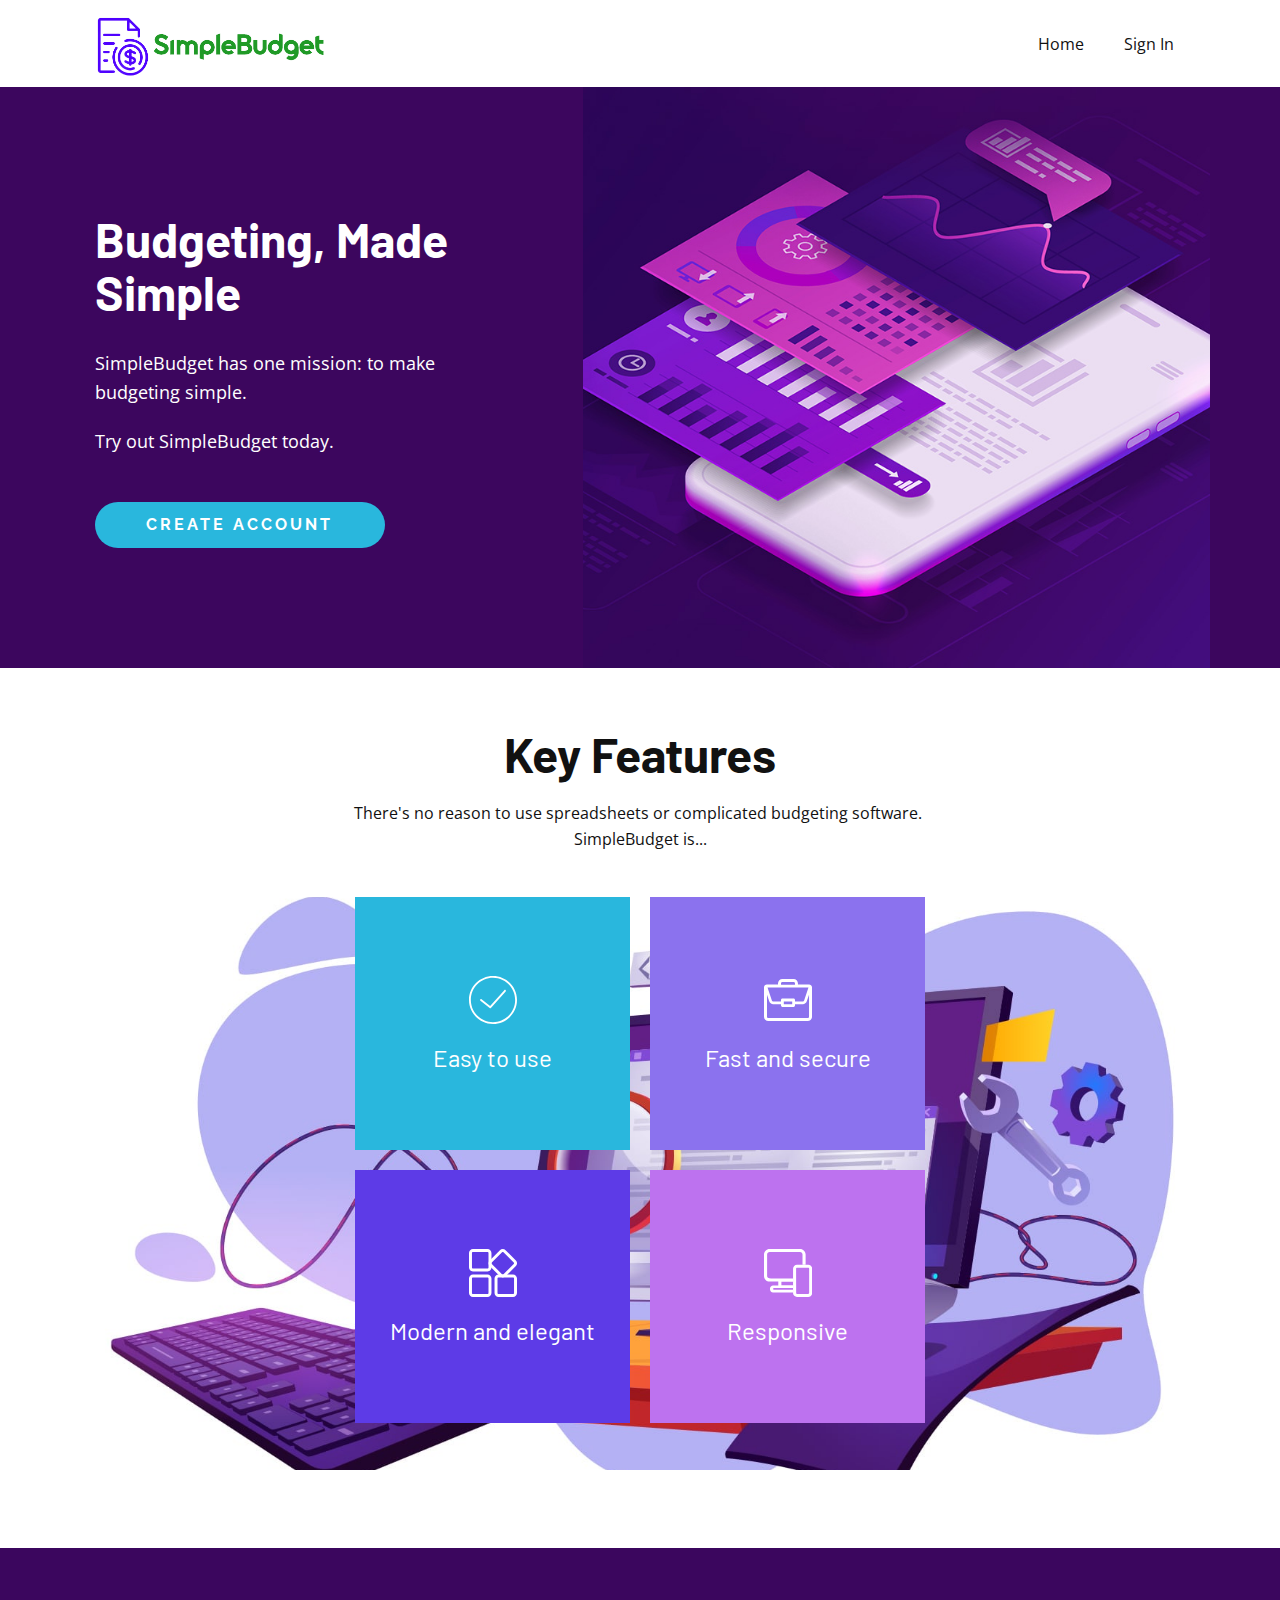
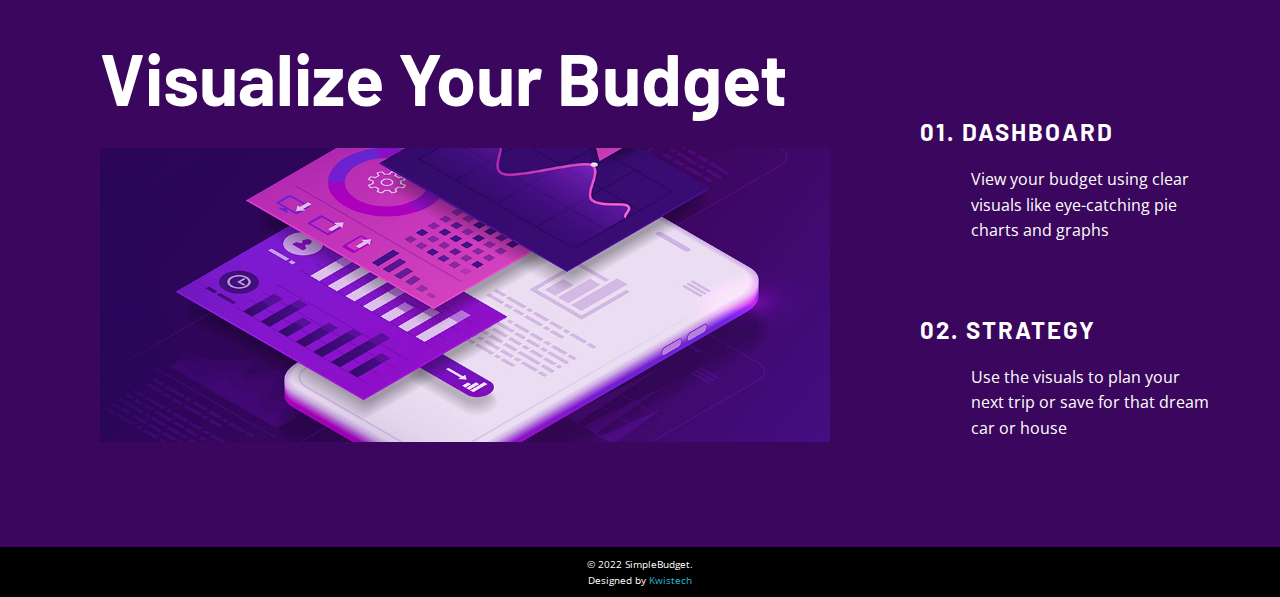
==== index.html @ 13f92378 "Init project" ====
<!DOCTYPE html>
<html style="font-size: 16px;" lang="en-CA"><head>
    <meta name="viewport" content="width=device-width, initial-scale=1.0">
    <meta charset="utf-8">
    <meta name="keywords" content="Budgeting made simple.">
    <meta name="description" content="Budgeting made simple.">
    <meta property="og:title" content="SimpleBudget">
    <meta property="og:description" content="Budgeting made simple.">
    <meta property="og:image" content="https://simplebudget.pro/images/ssssss.jpg">
    <meta property="og:url" content="https://simplebudget.pro">
    <title>SimpleBudget</title>
    <link rel="stylesheet" href="nicepage.css" media="screen">
<link rel="stylesheet" href="Home.css" media="screen">
    <script class="u-script" type="text/javascript" src="jquery.js" defer=""></script>
    <script class="u-script" type="text/javascript" src="nicepage.js" defer=""></script>
    <link rel="icon" href="images/favicon1.png">
    <link id="u-theme-google-font" rel="stylesheet" href="fonts.css">
    <link id="u-page-google-font" rel="stylesheet" href="Home-fonts.css">
    
    
    
    
    <script type="application/ld+json">{
		"@context": "http://schema.org",
		"@type": "Organization",
		"name": "SimpleBudget",
		"logo": "images/simplebudget-logo-original-removebg-preview.png"
}</script>
    <meta name="theme-color" content="#29b7dd">
    <meta property="og:type" content="website">
  </head>
  <body data-home-page="Home.html" data-home-page-title="Home" class="u-body u-xl-mode" data-lang="en"><header class="u-clearfix u-header u-white u-header" id="sec-2485"><div class="u-clearfix u-sheet u-sheet-1">
        <a href="index.html" class="u-image u-logo u-image-1" data-image-width="453" data-image-height="123" title="Home">
          <img src="images/simplebudget-logo-original-removebg-preview.png" class="u-logo-image u-logo-image-1">
        </a>
        <nav class="u-menu u-menu-one-level u-offcanvas u-menu-1">
          <div class="menu-collapse">
            <a class="u-button-style u-nav-link" href="#">
              <svg class="u-svg-link" viewBox="0 0 24 24"><use xmlns:xlink="http://www.w3.org/1999/xlink" xlink:href="#svg-7cd9"></use></svg>
              <svg class="u-svg-content" version="1.1" id="svg-7cd9" viewBox="0 0 16 16" x="0px" y="0px" xmlns:xlink="http://www.w3.org/1999/xlink" xmlns="http://www.w3.org/2000/svg"><g><rect y="1" width="16" height="2"></rect><rect y="7" width="16" height="2"></rect><rect y="13" width="16" height="2"></rect>
</g></svg>
            </a>
          </div>
          <div class="u-custom-menu u-nav-container">
            <ul class="u-nav u-unstyled"><li class="u-nav-item"><a class="u-button-style u-nav-link" href="index.html">Home</a>
</li><li class="u-nav-item"><a class="u-button-style u-nav-link" href="https://simplebudget.pro/signin.html">Sign In</a>
</li></ul>
          </div>
          <div class="u-custom-menu u-nav-container-collapse">
            <div class="u-black u-container-style u-inner-container-layout u-opacity u-opacity-95 u-sidenav">
              <div class="u-inner-container-layout u-sidenav-overflow">
                <div class="u-menu-close"></div>
                <ul class="u-align-center u-nav u-popupmenu-items u-unstyled u-nav-2"><li class="u-nav-item"><a class="u-button-style u-nav-link" href="index.html">Home</a>
</li><li class="u-nav-item"><a class="u-button-style u-nav-link" href="https://simplebudget.pro/signin.html">Sign In</a>
</li></ul>
              </div>
            </div>
            <div class="u-black u-menu-overlay u-opacity u-opacity-70"></div>
          </div>
        </nav>
      </div></header>
    <section class="u-align-left u-clearfix u-image u-section-1" id="carousel_3e8e" data-image-width="1980" data-image-height="1350">
      <div class="u-clearfix u-sheet u-valign-middle-lg u-valign-middle-md u-valign-middle-xl u-sheet-1">
        <div class="u-clearfix u-expanded-width u-layout-wrap u-layout-wrap-1">
          <div class="u-gutter-0 u-layout">
            <div class="u-layout-row">
              <div class="u-align-left u-container-style u-layout-cell u-left-cell u-shape-rectangle u-size-27 u-layout-cell-1">
                <div class="u-container-layout u-container-layout-1">
                  <h1 class="u-custom-font u-text u-text-body-alt-color u-text-1">Budgeting, Made Simple</h1>
                  <p class="u-text u-text-body-alt-color u-text-2">SimpleBudget has one mission: to make budgeting simple.</p>
                  <p class="u-text u-text-body-alt-color u-text-3">Try out SimpleBudget today.</p>
                  <a href="https://simplebudget.pro/signin.html" class="u-active-palette-4-base u-btn u-btn-round u-button-style u-custom-font u-font-raleway u-hover-palette-4-base u-palette-1-base u-radius-50 u-text-body-alt-color u-btn-1">Create Account</a>
                </div>
              </div>
              <div class="u-align-left u-container-style u-image u-layout-cell u-right-cell u-size-33 u-image-1" data-image-width="1080" data-image-height="735">
                <div class="u-container-layout u-valign-bottom u-container-layout-2"></div>
              </div>
            </div>
          </div>
        </div>
      </div>
    </section>
    <section class="u-align-center u-clearfix u-white u-section-2" id="carousel_7a94">
      <div class="u-clearfix u-sheet u-sheet-1">
        <h1 class="u-align-center u-text u-text-1">Key Features</h1>
        <p class="u-text u-text-2">There's no reason to use spreadsheets or complicated budgeting software.&nbsp;<br>SimpleBudget is...
        </p>
        <img alt="" class="u-expanded-width-md u-expanded-width-sm u-expanded-width-xs u-image u-image-default u-image-1" src="images/Untitled-1-min.jpg" data-image-width="1575" data-image-height="977">
        <div class="u-expanded-width-md u-expanded-width-sm u-expanded-width-xs u-list u-list-1">
          <div class="u-repeater u-repeater-1">
            <div class="u-align-center u-container-style u-custom-item u-list-item u-palette-1-base u-repeater-item u-list-item-1">
              <div class="u-container-layout u-similar-container u-valign-middle u-container-layout-1"><span class="u-icon u-icon-1"><svg class="u-svg-link" preserveAspectRatio="xMidYMin slice" viewBox="0 0 52 52" style=""><use xmlns:xlink="http://www.w3.org/1999/xlink" xlink:href="#svg-e7cc"></use></svg><svg class="u-svg-content" viewBox="0 0 52 52" x="0px" y="0px" id="svg-e7cc" style="enable-background:new 0 0 52 52;"><g><path d="M26,0C11.664,0,0,11.663,0,26s11.664,26,26,26s26-11.663,26-26S40.336,0,26,0z M26,50C12.767,50,2,39.233,2,26
		S12.767,2,26,2s24,10.767,24,24S39.233,50,26,50z"></path><path d="M38.252,15.336l-15.369,17.29l-9.259-7.407c-0.43-0.345-1.061-0.274-1.405,0.156c-0.345,0.432-0.275,1.061,0.156,1.406
		l10,8C22.559,34.928,22.78,35,23,35c0.276,0,0.551-0.114,0.748-0.336l16-18c0.367-0.412,0.33-1.045-0.083-1.411
		C39.251,14.885,38.62,14.922,38.252,15.336z"></path>
</g></svg>
            
            
          </span>
                <h4 class="u-align-center u-text u-text-3">Easy to use</h4>
              </div>
            </div>
            <div class="u-align-center u-container-style u-custom-item u-list-item u-palette-3-light-1 u-repeater-item u-list-item-2">
              <div class="u-container-layout u-similar-container u-valign-middle u-container-layout-2"><span class="u-icon u-icon-2"><svg class="u-svg-link" preserveAspectRatio="xMidYMin slice" viewBox="0 0 128 128" style=""><use xmlns:xlink="http://www.w3.org/1999/xlink" xlink:href="#svg-9b52"></use></svg><svg class="u-svg-content" viewBox="0 0 128 128" id="svg-9b52"><path d="m78.9 15.9c2.1 0 3.7 1.7 3.7 3.7v3.7h-37.2v-3.7c0-2 1.7-3.7 3.7-3.7h29.8m39.7 14.8-11.6 34.5c-0.5 1.5-1.9 2.5-3.5 2.5h-20.9v-3.7c0-2-1.7-3.7-3.7-3.7h-29.8c-2.1 0-3.7 1.7-3.7 3.7v3.7h-20.9c-1.6 0-3-1-3.5-2.5l-11.6-34.5h109.2m1.5 19.1v58.6c0 2-1.7 3.7-3.7 3.7h-104.7c-2.1 0-3.7-1.7-3.7-3.7v-58.6l5.9 17.7c1.5 4.5 5.8 7.6 10.6 7.6h20.9v3.7c0 2 1.7 3.7 3.7 3.7h29.8c2.1 0 3.7-1.7 3.7-3.7v-3.7h20.9c4.8 0 9.1-3 10.6-7.6l6-17.7m-44.9 17.9v7.4h-22.4v-7.4h22.4m15.3-44.9v-3.2c0-6.4-5.2-11.6-11.6-11.6h-29.8c-6.4 0-11.7 5.2-11.7 11.6v3.2h-29.5c-4.4 0-7.9 3.5-7.9 7.9v77.7c0 6.4 5.2 11.6 11.7 11.6h104.7c6.4 0 11.7-5.2 11.7-11.6v-77.7c0-4.4-3.6-7.9-7.9-7.9h-29.7z"></path></svg>
            
            
          </span>
                <h4 class="u-align-center u-text u-text-4">Fast and secure</h4>
              </div>
            </div>
            <div class="u-align-center u-container-style u-custom-item u-list-item u-palette-3-base u-repeater-item u-shape-rectangle">
              <div class="u-container-layout u-similar-container u-valign-middle u-container-layout-3"><span class="u-icon u-icon-3"><svg class="u-svg-link" preserveAspectRatio="xMidYMin slice" viewBox="0 0 128 128" style=""><use xmlns:xlink="http://www.w3.org/1999/xlink" xlink:href="#svg-1ee0"></use></svg><svg class="u-svg-content" viewBox="0 0 128 128" id="svg-1ee0"><path d="m117.4 76c1.5 0 2.7 1.2 2.7 2.7v38.7c0 1.5-1.2 2.7-2.7 2.7h-38.7c-1.5 0-2.7-1.2-2.7-2.7v-38.7c0-1.5 1.2-2.7 2.7-2.7h38.7m0-7.9h-38.7c-5.8 0-10.6 4.8-10.6 10.6v38.7c0 5.8 4.8 10.6 10.6 10.6h38.7c5.8 0 10.6-4.8 10.6-10.6v-38.7c0-5.8-4.8-10.6-10.6-10.6z"></path><path d="m49.3 7.9c1.5 0 2.7 1.2 2.7 2.7v38.7c0 1.5-1.2 2.7-2.7 2.7h-38.7c-1.5 0-2.7-1.2-2.7-2.7v-38.7c0-1.5 1.2-2.7 2.7-2.7h38.7m0-7.9h-38.7c-5.8 0-10.6 4.8-10.6 10.6v38.7c0 5.8 4.8 10.6 10.6 10.6h38.7c5.8 0 10.6-4.8 10.6-10.6v-38.7c0-5.8-4.8-10.6-10.6-10.6z"></path><path d="m90 7.9c0.7 0 1.4 0.3 1.9 0.8l27.4 27.4c1 1 1 2.7 0 3.8l-27.4 27.3c-0.5 0.5-1.2 0.8-1.9 0.8s-1.4-0.3-1.9-0.8l-27.3-27.3c-1-1-1-2.7 0-3.8l27.3-27.4c0.6-0.5 1.3-0.8 1.9-0.8m0-7.9c-2.8 0-5.5 1.1-7.5 3.1l-27.3 27.4c-2 2-3.1 4.7-3.1 7.5s1.1 5.5 3.1 7.5l27.4 27.4c2 2 4.7 3.1 7.5 3.1s5.5-1.1 7.5-3.1l27.4-27.4c2-2 3.1-4.7 3.1-7.5s-1.1-5.5-3.1-7.5l-27.5-27.4c-2-2-4.6-3.1-7.5-3.1z"></path><path d="m49.3 76c1.5 0 2.7 1.2 2.7 2.7v38.7c0 1.5-1.2 2.7-2.7 2.7h-38.7c-1.5 0-2.7-1.2-2.7-2.7v-38.7c0-1.5 1.2-2.7 2.7-2.7h38.7m0-7.9h-38.7c-5.8 0-10.6 4.8-10.6 10.6v38.7c0 5.8 4.8 10.6 10.6 10.6h38.7c5.8 0 10.6-4.8 10.6-10.6v-38.7c0-5.8-4.8-10.6-10.6-10.6z"></path></svg>
            
            
          </span>
                <h4 class="u-align-center u-text u-text-5">Modern and elegant</h4>
              </div>
            </div>
            <div class="u-align-center u-container-style u-list-item u-palette-2-light-1 u-repeater-item u-shape-rectangle u-list-item-4">
              <div class="u-container-layout u-similar-container u-valign-middle u-container-layout-4"><span class="u-icon u-icon-4"><svg class="u-svg-link" preserveAspectRatio="xMidYMin slice" viewBox="0 0 128 128" style=""><use xmlns:xlink="http://www.w3.org/1999/xlink" xlink:href="#svg-daaa"></use></svg><svg class="u-svg-content" viewBox="0 0 128 128" id="svg-daaa"><path d="m26.4 108.7c-1.2 0-2.2-1-2.2-2.2s1-2.2 4.7-2.2h48.7v-7.4h-31.2v-9.9h31.2v-8.4h-58.7c-7.7 0-10.6-3-10.6-6.6v-57.1c0-3.7 3-6.6 6.6-6.6h81.2c3.7 0 6.6 3 6.6 6.6v27h8.3v-27c0-8.2-6.7-14.9-14.9-14.9h-81.2c-8.2 0-14.9 6.7-14.9 14.9v57.1c0 8.2 6.7 14.9 14.9 14.9h23.2v10.1h-13.8c-4.3 0-8.5 3.7-8.5 9.5v0.2c0 4.6 3.7 9.3 8.3 9.3h53.5v-7.3h-51.2z"></path><path d="m118 41.9h-30c-5.8 0-10.5 4.7-10.5 10.6 0 0 0.1 66.3 0.1 66.4 0 4.3 5.1 9 10.4 9h30c5.6 0 10.2-4.4 10.5-10.1v-65.3c0-5.9-4.7-10.6-10.5-10.6zm2.4 75.5c-0.1 1.3-1.1 2.3-2.4 2.3h-30c-1 0-1.9-0.7-2.2-1.6l-0.2-65.6c0-1.3 1.1-2.4 2.4-2.4h30c1.3 0 2.4 1.1 2.4 2.4v64.9z"></path></svg>
            
            
          </span>
                <h4 class="u-align-center u-text u-text-6">Responsive</h4>
              </div>
            </div>
          </div>
        </div>
      </div>
    </section>
    <section class="u-align-center-lg u-align-center-md u-align-center-sm u-align-center-xs u-clearfix u-palette-2-base u-section-3" id="carousel_3f86">
      <div class="u-clearfix u-sheet u-sheet-1">
        <div class="u-clearfix u-expanded-width-md u-expanded-width-sm u-expanded-width-xs u-layout-wrap u-layout-wrap-1">
          <div class="u-layout">
            <div class="u-layout-row">
              <div class="u-container-style u-layout-cell u-size-60 u-layout-cell-1">
                <div class="u-container-layout u-container-layout-1">
                  <h2 class="u-text u-text-1">Visualize Your Budget</h2>
                  <img src="images/ssssss.jpg?rand=de17" alt="" class="u-expanded-width u-image u-image-default u-image-1" data-image-width="1080" data-image-height="735">
                </div>
              </div>
            </div>
          </div>
        </div>
        <div class="u-list u-list-1">
          <div class="u-repeater u-repeater-1">
            <div class="u-container-style u-list-item u-repeater-item">
              <div class="u-container-layout u-similar-container u-container-layout-2">
                <h3 class="u-text u-text-2">01. Dashboard</h3>
                <p class="u-text u-text-3">View your budget using clear visuals like eye-catching pie charts and graphs</p>
              </div>
            </div>
            <div class="u-container-style u-list-item u-repeater-item">
              <div class="u-container-layout u-similar-container u-container-layout-3">
                <h3 class="u-text u-text-4">02. strategy</h3>
                <p class="u-text u-text-5">Use the visuals to plan your next trip or save for that dream car or house</p>
              </div>
            </div>
          </div>
        </div>
      </div>
    </section>
    
    
    <footer class="u-align-center u-black u-clearfix u-footer u-footer" id="sec-2692"><div class="u-clearfix u-sheet u-sheet-1">
        <p class="u-small-text u-text u-text-variant u-text-1">© 2022 SimpleBudget.<br>Designed by <span style="font-style: italic;">
            <a href="https://kwistech.ca" class="u-active-none u-border-none u-btn u-button-link u-button-style u-hover-none u-none u-text-palette-1-base u-btn-1" target="_blank">Kwistech</a>
          </span>
        </p>
      </div></footer>
  
</body></html>
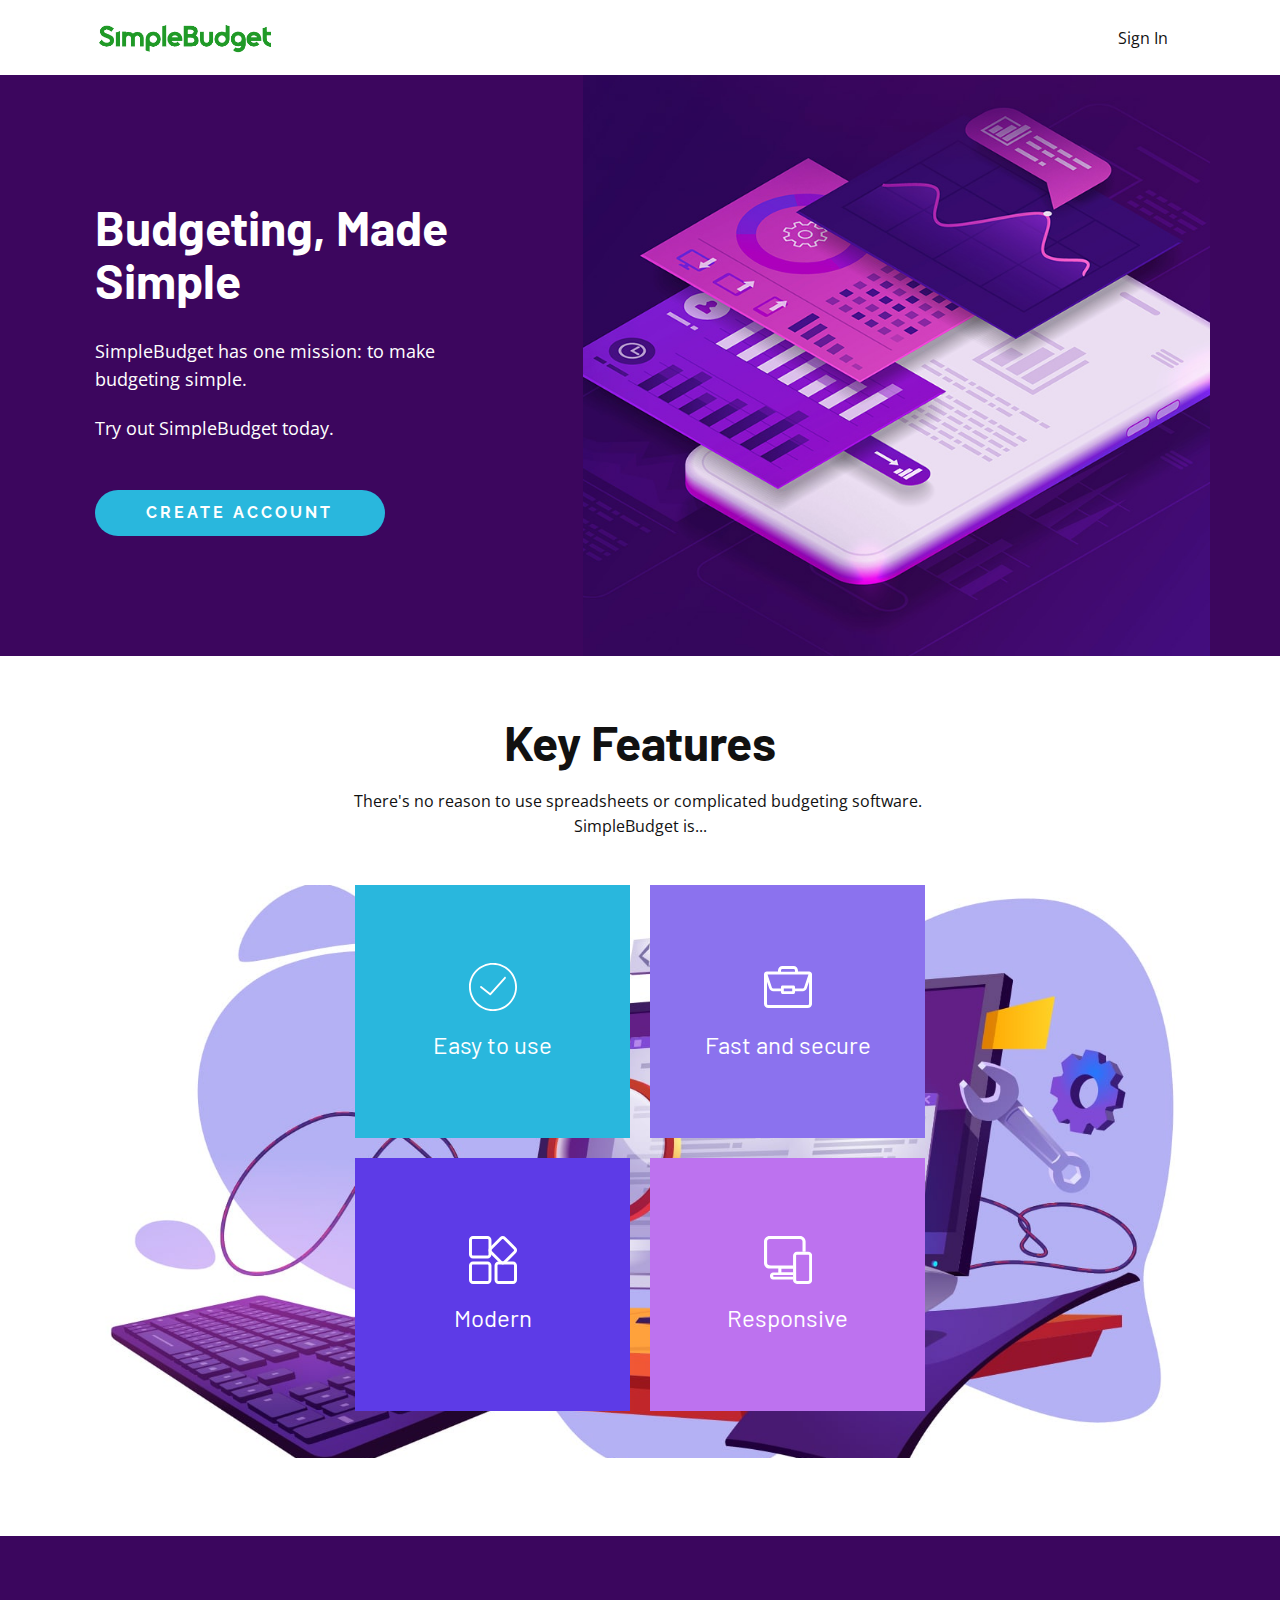
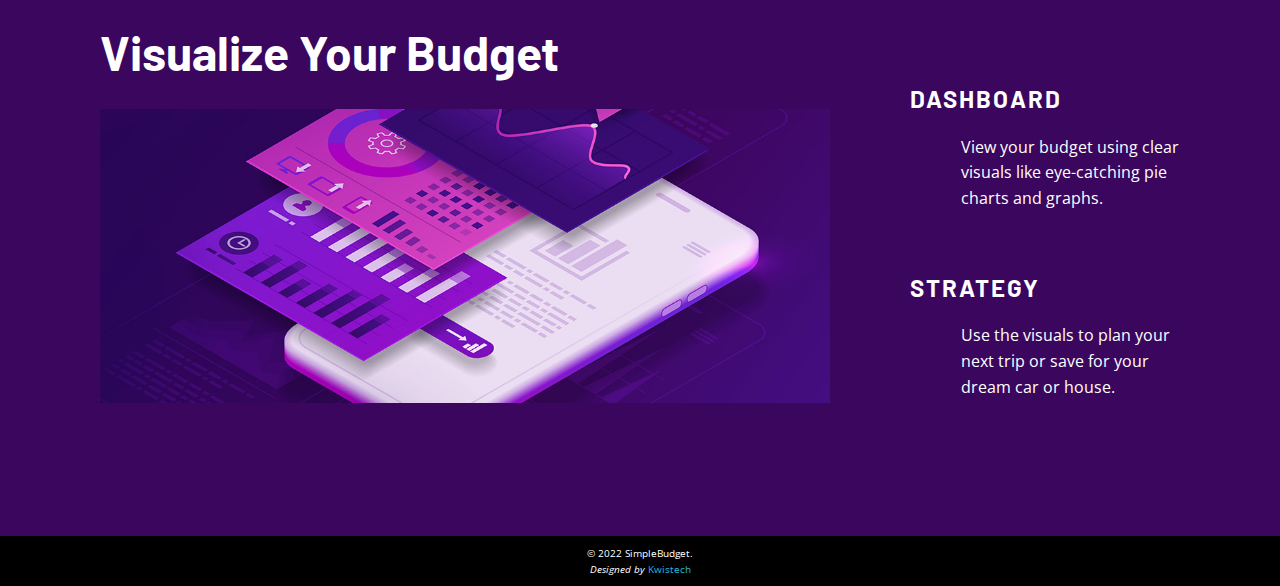
==== commit 8e8d5d85: "Update Logo" ====
--- a/index.html
+++ b/index.html
@@ -13,7 +13,7 @@
 <link rel="stylesheet" href="Home.css" media="screen">
     <script class="u-script" type="text/javascript" src="jquery.js" defer=""></script>
     <script class="u-script" type="text/javascript" src="nicepage.js" defer=""></script>
-    <link rel="icon" href="images/favicon1.png">
+    <link rel="icon" href="images/favicon4.png">
     <link id="u-theme-google-font" rel="stylesheet" href="fonts.css">
     <link id="u-page-google-font" rel="stylesheet" href="Home-fonts.css">
     
@@ -24,34 +24,32 @@
 		"@context": "http://schema.org",
 		"@type": "Organization",
 		"name": "SimpleBudget",
-		"logo": "images/simplebudget-logo-original-removebg-preview.png"
+		"logo": "images/simplebudget-logo-original-removebg-preview1.png"
 }</script>
     <meta name="theme-color" content="#29b7dd">
     <meta property="og:type" content="website">
   </head>
   <body data-home-page="Home.html" data-home-page-title="Home" class="u-body u-xl-mode" data-lang="en"><header class="u-clearfix u-header u-white u-header" id="sec-2485"><div class="u-clearfix u-sheet u-sheet-1">
-        <a href="index.html" class="u-image u-logo u-image-1" data-image-width="453" data-image-height="123" title="Home">
-          <img src="images/simplebudget-logo-original-removebg-preview.png" class="u-logo-image u-logo-image-1">
+        <a href="https://simplebudget.pro" class="u-image u-logo u-image-1" data-image-width="362" data-image-height="70" title="Home">
+          <img src="images/simplebudget-logo-original-removebg-preview1.png" class="u-logo-image u-logo-image-1" alt="simplebudget-logo">
         </a>
         <nav class="u-menu u-menu-one-level u-offcanvas u-menu-1">
-          <div class="menu-collapse">
-            <a class="u-button-style u-nav-link" href="#">
+          <div class="menu-collapse" style="font-size: 1rem; font-weight: 400;">
+            <a class="u-button-style u-custom-hover-color u-custom-text-shadow u-nav-link" href="#">
               <svg class="u-svg-link" viewBox="0 0 24 24"><use xmlns:xlink="http://www.w3.org/1999/xlink" xlink:href="#svg-7cd9"></use></svg>
               <svg class="u-svg-content" version="1.1" id="svg-7cd9" viewBox="0 0 16 16" x="0px" y="0px" xmlns:xlink="http://www.w3.org/1999/xlink" xmlns="http://www.w3.org/2000/svg"><g><rect y="1" width="16" height="2"></rect><rect y="7" width="16" height="2"></rect><rect y="13" width="16" height="2"></rect>
 </g></svg>
             </a>
           </div>
           <div class="u-custom-menu u-nav-container">
-            <ul class="u-nav u-unstyled"><li class="u-nav-item"><a class="u-button-style u-nav-link" href="index.html">Home</a>
-</li><li class="u-nav-item"><a class="u-button-style u-nav-link" href="https://simplebudget.pro/signin.html">Sign In</a>
+            <ul class="u-nav u-unstyled u-nav-1"><li class="u-nav-item"><a class="u-button-style u-nav-link" href="https://simplebudget.pro">Sign In</a>
 </li></ul>
           </div>
           <div class="u-custom-menu u-nav-container-collapse">
             <div class="u-black u-container-style u-inner-container-layout u-opacity u-opacity-95 u-sidenav">
               <div class="u-inner-container-layout u-sidenav-overflow">
                 <div class="u-menu-close"></div>
-                <ul class="u-align-center u-nav u-popupmenu-items u-unstyled u-nav-2"><li class="u-nav-item"><a class="u-button-style u-nav-link" href="index.html">Home</a>
-</li><li class="u-nav-item"><a class="u-button-style u-nav-link" href="https://simplebudget.pro/signin.html">Sign In</a>
+                <ul class="u-align-center u-nav u-popupmenu-items u-unstyled u-nav-2"><li class="u-nav-item"><a class="u-button-style u-nav-link" href="https://simplebudget.pro">Sign In</a>
 </li></ul>
               </div>
             </div>
@@ -69,7 +67,7 @@
                   <h1 class="u-custom-font u-text u-text-body-alt-color u-text-1">Budgeting, Made Simple</h1>
                   <p class="u-text u-text-body-alt-color u-text-2">SimpleBudget has one mission: to make budgeting simple.</p>
                   <p class="u-text u-text-body-alt-color u-text-3">Try out SimpleBudget today.</p>
-                  <a href="https://simplebudget.pro/signin.html" class="u-active-palette-4-base u-btn u-btn-round u-button-style u-custom-font u-font-raleway u-hover-palette-4-base u-palette-1-base u-radius-50 u-text-body-alt-color u-btn-1">Create Account</a>
+                  <a href="https://simplebudget.pro" class="u-active-palette-4-base u-btn u-btn-round u-button-style u-custom-font u-font-raleway u-hover-palette-4-base u-palette-1-base u-radius-50 u-text-body-alt-color u-btn-1">Create Account</a>
                 </div>
               </div>
               <div class="u-align-left u-container-style u-image u-layout-cell u-right-cell u-size-33 u-image-1" data-image-width="1080" data-image-height="735">
@@ -113,7 +111,7 @@
             
             
           </span>
-                <h4 class="u-align-center u-text u-text-5">Modern and elegant</h4>
+                <h4 class="u-align-center u-text u-text-5">Modern</h4>
               </div>
             </div>
             <div class="u-align-center u-container-style u-list-item u-palette-2-light-1 u-repeater-item u-shape-rectangle u-list-item-4">
@@ -135,7 +133,7 @@
             <div class="u-layout-row">
               <div class="u-container-style u-layout-cell u-size-60 u-layout-cell-1">
                 <div class="u-container-layout u-container-layout-1">
-                  <h2 class="u-text u-text-1">Visualize Your Budget</h2>
+                  <h1 class="u-text u-text-white u-text-1">Visualize Your Budget</h1>
                   <img src="images/ssssss.jpg?rand=de17" alt="" class="u-expanded-width u-image u-image-default u-image-1" data-image-width="1080" data-image-height="735">
                 </div>
               </div>
@@ -145,15 +143,15 @@
         <div class="u-list u-list-1">
           <div class="u-repeater u-repeater-1">
             <div class="u-container-style u-list-item u-repeater-item">
-              <div class="u-container-layout u-similar-container u-container-layout-2">
-                <h3 class="u-text u-text-2">01. Dashboard</h3>
-                <p class="u-text u-text-3">View your budget using clear visuals like eye-catching pie charts and graphs</p>
+              <div class="u-container-layout u-similar-container u-valign-bottom u-container-layout-2">
+                <h3 class="u-text u-text-2">Dashboard</h3>
+                <p class="u-text u-text-3">View your budget using clear visuals like eye-catching pie charts and graphs.</p>
               </div>
             </div>
             <div class="u-container-style u-list-item u-repeater-item">
-              <div class="u-container-layout u-similar-container u-container-layout-3">
-                <h3 class="u-text u-text-4">02. strategy</h3>
-                <p class="u-text u-text-5">Use the visuals to plan your next trip or save for that dream car or house</p>
+              <div class="u-container-layout u-similar-container u-valign-bottom u-container-layout-3">
+                <h3 class="u-text u-text-4">strategy</h3>
+                <p class="u-text u-text-5">Use the visuals to plan your next trip or save for your dream car or house.</p>
               </div>
             </div>
           </div>
@@ -163,8 +161,10 @@
     
     
     <footer class="u-align-center u-black u-clearfix u-footer u-footer" id="sec-2692"><div class="u-clearfix u-sheet u-sheet-1">
-        <p class="u-small-text u-text u-text-variant u-text-1">© 2022 SimpleBudget.<br>Designed by <span style="font-style: italic;">
-            <a href="https://kwistech.ca" class="u-active-none u-border-none u-btn u-button-link u-button-style u-hover-none u-none u-text-palette-1-base u-btn-1" target="_blank">Kwistech</a>
+        <p class="u-small-text u-text u-text-variant u-text-1">© 2022 SimpleBudget.<br>
+          <span style="font-style: italic;">Designed by <span style="font-style: italic;">
+              <a href="https://kwistech.ca" class="u-active-none u-border-none u-btn u-button-link u-button-style u-hover-none u-none u-text-palette-1-base u-btn-1" target="_blank">Kwistech</a>
+            </span>
           </span>
         </p>
       </div></footer>
--- a/nicepage.css
+++ b/nicepage.css
@@ -1222,7 +1222,12 @@
 }
 .u-form-vertical.u-form-spacing-50 .u-form-group {
   margin-bottom: 50px;
+}
+.u-form-vertical.u-form-spacing-50 .u-form-group:not(.u-image) {
   padding-left: 50px;
+}
+.u-form-vertical.u-form-spacing-50 .u-form-group.u-image {
+  margin-left: 50px !important;
 }
 .u-form-vertical.u-form-spacing-50 .u-form-group.u-form-line {
   margin-left: 50px;
@@ -1233,7 +1238,12 @@
 }
 .u-form-vertical.u-form-spacing-49 .u-form-group {
   margin-bottom: 49px;
+}
+.u-form-vertical.u-form-spacing-49 .u-form-group:not(.u-image) {
   padding-left: 49px;
+}
+.u-form-vertical.u-form-spacing-49 .u-form-group.u-image {
+  margin-left: 49px !important;
 }
 .u-form-vertical.u-form-spacing-49 .u-form-group.u-form-line {
   margin-left: 49px;
@@ -1244,7 +1254,12 @@
 }
 .u-form-vertical.u-form-spacing-48 .u-form-group {
   margin-bottom: 48px;
+}
+.u-form-vertical.u-form-spacing-48 .u-form-group:not(.u-image) {
   padding-left: 48px;
+}
+.u-form-vertical.u-form-spacing-48 .u-form-group.u-image {
+  margin-left: 48px !important;
 }
 .u-form-vertical.u-form-spacing-48 .u-form-group.u-form-line {
   margin-left: 48px;
@@ -1255,7 +1270,12 @@
 }
 .u-form-vertical.u-form-spacing-47 .u-form-group {
   margin-bottom: 47px;
+}
+.u-form-vertical.u-form-spacing-47 .u-form-group:not(.u-image) {
   padding-left: 47px;
+}
+.u-form-vertical.u-form-spacing-47 .u-form-group.u-image {
+  margin-left: 47px !important;
 }
 .u-form-vertical.u-form-spacing-47 .u-form-group.u-form-line {
   margin-left: 47px;
@@ -1266,7 +1286,12 @@
 }
 .u-form-vertical.u-form-spacing-46 .u-form-group {
   margin-bottom: 46px;
+}
+.u-form-vertical.u-form-spacing-46 .u-form-group:not(.u-image) {
   padding-left: 46px;
+}
+.u-form-vertical.u-form-spacing-46 .u-form-group.u-image {
+  margin-left: 46px !important;
 }
 .u-form-vertical.u-form-spacing-46 .u-form-group.u-form-line {
   margin-left: 46px;
@@ -1277,7 +1302,12 @@
 }
 .u-form-vertical.u-form-spacing-45 .u-form-group {
   margin-bottom: 45px;
+}
+.u-form-vertical.u-form-spacing-45 .u-form-group:not(.u-image) {
   padding-left: 45px;
+}
+.u-form-vertical.u-form-spacing-45 .u-form-group.u-image {
+  margin-left: 45px !important;
 }
 .u-form-vertical.u-form-spacing-45 .u-form-group.u-form-line {
   margin-left: 45px;
@@ -1288,7 +1318,12 @@
 }
 .u-form-vertical.u-form-spacing-44 .u-form-group {
   margin-bottom: 44px;
+}
+.u-form-vertical.u-form-spacing-44 .u-form-group:not(.u-image) {
   padding-left: 44px;
+}
+.u-form-vertical.u-form-spacing-44 .u-form-group.u-image {
+  margin-left: 44px !important;
 }
 .u-form-vertical.u-form-spacing-44 .u-form-group.u-form-line {
   margin-left: 44px;
@@ -1299,7 +1334,12 @@
 }
 .u-form-vertical.u-form-spacing-43 .u-form-group {
   margin-bottom: 43px;
+}
+.u-form-vertical.u-form-spacing-43 .u-form-group:not(.u-image) {
   padding-left: 43px;
+}
+.u-form-vertical.u-form-spacing-43 .u-form-group.u-image {
+  margin-left: 43px !important;
 }
 .u-form-vertical.u-form-spacing-43 .u-form-group.u-form-line {
   margin-left: 43px;
@@ -1310,7 +1350,12 @@
 }
 .u-form-vertical.u-form-spacing-42 .u-form-group {
   margin-bottom: 42px;
+}
+.u-form-vertical.u-form-spacing-42 .u-form-group:not(.u-image) {
   padding-left: 42px;
+}
+.u-form-vertical.u-form-spacing-42 .u-form-group.u-image {
+  margin-left: 42px !important;
 }
 .u-form-vertical.u-form-spacing-42 .u-form-group.u-form-line {
   margin-left: 42px;
@@ -1321,7 +1366,12 @@
 }
 .u-form-vertical.u-form-spacing-41 .u-form-group {
   margin-bottom: 41px;
+}
+.u-form-vertical.u-form-spacing-41 .u-form-group:not(.u-image) {
   padding-left: 41px;
+}
+.u-form-vertical.u-form-spacing-41 .u-form-group.u-image {
+  margin-left: 41px !important;
 }
 .u-form-vertical.u-form-spacing-41 .u-form-group.u-form-line {
   margin-left: 41px;
@@ -1332,7 +1382,12 @@
 }
 .u-form-vertical.u-form-spacing-40 .u-form-group {
   margin-bottom: 40px;
+}
+.u-form-vertical.u-form-spacing-40 .u-form-group:not(.u-image) {
   padding-left: 40px;
+}
+.u-form-vertical.u-form-spacing-40 .u-form-group.u-image {
+  margin-left: 40px !important;
 }
 .u-form-vertical.u-form-spacing-40 .u-form-group.u-form-line {
   margin-left: 40px;
@@ -1343,7 +1398,12 @@
 }
 .u-form-vertical.u-form-spacing-39 .u-form-group {
   margin-bottom: 39px;
+}
+.u-form-vertical.u-form-spacing-39 .u-form-group:not(.u-image) {
   padding-left: 39px;
+}
+.u-form-vertical.u-form-spacing-39 .u-form-group.u-image {
+  margin-left: 39px !important;
 }
 .u-form-vertical.u-form-spacing-39 .u-form-group.u-form-line {
   margin-left: 39px;
@@ -1354,7 +1414,12 @@
 }
 .u-form-vertical.u-form-spacing-38 .u-form-group {
   margin-bottom: 38px;
+}
+.u-form-vertical.u-form-spacing-38 .u-form-group:not(.u-image) {
   padding-left: 38px;
+}
+.u-form-vertical.u-form-spacing-38 .u-form-group.u-image {
+  margin-left: 38px !important;
 }
 .u-form-vertical.u-form-spacing-38 .u-form-group.u-form-line {
   margin-left: 38px;
@@ -1365,7 +1430,12 @@
 }
 .u-form-vertical.u-form-spacing-37 .u-form-group {
   margin-bottom: 37px;
+}
+.u-form-vertical.u-form-spacing-37 .u-form-group:not(.u-image) {
   padding-left: 37px;
+}
+.u-form-vertical.u-form-spacing-37 .u-form-group.u-image {
+  margin-left: 37px !important;
 }
 .u-form-vertical.u-form-spacing-37 .u-form-group.u-form-line {
   margin-left: 37px;
@@ -1376,7 +1446,12 @@
 }
 .u-form-vertical.u-form-spacing-36 .u-form-group {
   margin-bottom: 36px;
+}
+.u-form-vertical.u-form-spacing-36 .u-form-group:not(.u-image) {
   padding-left: 36px;
+}
+.u-form-vertical.u-form-spacing-36 .u-form-group.u-image {
+  margin-left: 36px !important;
 }
 .u-form-vertical.u-form-spacing-36 .u-form-group.u-form-line {
   margin-left: 36px;
@@ -1387,7 +1462,12 @@
 }
 .u-form-vertical.u-form-spacing-35 .u-form-group {
   margin-bottom: 35px;
+}
+.u-form-vertical.u-form-spacing-35 .u-form-group:not(.u-image) {
   padding-left: 35px;
+}
+.u-form-vertical.u-form-spacing-35 .u-form-group.u-image {
+  margin-left: 35px !important;
 }
 .u-form-vertical.u-form-spacing-35 .u-form-group.u-form-line {
   margin-left: 35px;
@@ -1398,7 +1478,12 @@
 }
 .u-form-vertical.u-form-spacing-34 .u-form-group {
   margin-bottom: 34px;
+}
+.u-form-vertical.u-form-spacing-34 .u-form-group:not(.u-image) {
   padding-left: 34px;
+}
+.u-form-vertical.u-form-spacing-34 .u-form-group.u-image {
+  margin-left: 34px !important;
 }
 .u-form-vertical.u-form-spacing-34 .u-form-group.u-form-line {
   margin-left: 34px;
@@ -1409,7 +1494,12 @@
 }
 .u-form-vertical.u-form-spacing-33 .u-form-group {
   margin-bottom: 33px;
+}
+.u-form-vertical.u-form-spacing-33 .u-form-group:not(.u-image) {
   padding-left: 33px;
+}
+.u-form-vertical.u-form-spacing-33 .u-form-group.u-image {
+  margin-left: 33px !important;
 }
 .u-form-vertical.u-form-spacing-33 .u-form-group.u-form-line {
   margin-left: 33px;
@@ -1420,7 +1510,12 @@
 }
 .u-form-vertical.u-form-spacing-32 .u-form-group {
   margin-bottom: 32px;
+}
+.u-form-vertical.u-form-spacing-32 .u-form-group:not(.u-image) {
   padding-left: 32px;
+}
+.u-form-vertical.u-form-spacing-32 .u-form-group.u-image {
+  margin-left: 32px !important;
 }
 .u-form-vertical.u-form-spacing-32 .u-form-group.u-form-line {
   margin-left: 32px;
@@ -1431,7 +1526,12 @@
 }
 .u-form-vertical.u-form-spacing-31 .u-form-group {
   margin-bottom: 31px;
+}
+.u-form-vertical.u-form-spacing-31 .u-form-group:not(.u-image) {
   padding-left: 31px;
+}
+.u-form-vertical.u-form-spacing-31 .u-form-group.u-image {
+  margin-left: 31px !important;
 }
 .u-form-vertical.u-form-spacing-31 .u-form-group.u-form-line {
   margin-left: 31px;
@@ -1442,7 +1542,12 @@
 }
 .u-form-vertical.u-form-spacing-30 .u-form-group {
   margin-bottom: 30px;
+}
+.u-form-vertical.u-form-spacing-30 .u-form-group:not(.u-image) {
   padding-left: 30px;
+}
+.u-form-vertical.u-form-spacing-30 .u-form-group.u-image {
+  margin-left: 30px !important;
 }
 .u-form-vertical.u-form-spacing-30 .u-form-group.u-form-line {
   margin-left: 30px;
@@ -1453,7 +1558,12 @@
 }
 .u-form-vertical.u-form-spacing-29 .u-form-group {
   margin-bottom: 29px;
+}
+.u-form-vertical.u-form-spacing-29 .u-form-group:not(.u-image) {
   padding-left: 29px;
+}
+.u-form-vertical.u-form-spacing-29 .u-form-group.u-image {
+  margin-left: 29px !important;
 }
 .u-form-vertical.u-form-spacing-29 .u-form-group.u-form-line {
   margin-left: 29px;
@@ -1464,7 +1574,12 @@
 }
 .u-form-vertical.u-form-spacing-28 .u-form-group {
   margin-bottom: 28px;
+}
+.u-form-vertical.u-form-spacing-28 .u-form-group:not(.u-image) {
   padding-left: 28px;
+}
+.u-form-vertical.u-form-spacing-28 .u-form-group.u-image {
+  margin-left: 28px !important;
 }
 .u-form-vertical.u-form-spacing-28 .u-form-group.u-form-line {
   margin-left: 28px;
@@ -1475,7 +1590,12 @@
 }
 .u-form-vertical.u-form-spacing-27 .u-form-group {
   margin-bottom: 27px;
+}
+.u-form-vertical.u-form-spacing-27 .u-form-group:not(.u-image) {
   padding-left: 27px;
+}
+.u-form-vertical.u-form-spacing-27 .u-form-group.u-image {
+  margin-left: 27px !important;
 }
 .u-form-vertical.u-form-spacing-27 .u-form-group.u-form-line {
   margin-left: 27px;
@@ -1486,7 +1606,12 @@
 }
 .u-form-vertical.u-form-spacing-26 .u-form-group {
   margin-bottom: 26px;
+}
+.u-form-vertical.u-form-spacing-26 .u-form-group:not(.u-image) {
   padding-left: 26px;
+}
+.u-form-vertical.u-form-spacing-26 .u-form-group.u-image {
+  margin-left: 26px !important;
 }
 .u-form-vertical.u-form-spacing-26 .u-form-group.u-form-line {
   margin-left: 26px;
@@ -1497,7 +1622,12 @@
 }
 .u-form-vertical.u-form-spacing-25 .u-form-group {
   margin-bottom: 25px;
+}
+.u-form-vertical.u-form-spacing-25 .u-form-group:not(.u-image) {
   padding-left: 25px;
+}
+.u-form-vertical.u-form-spacing-25 .u-form-group.u-image {
+  margin-left: 25px !important;
 }
 .u-form-vertical.u-form-spacing-25 .u-form-group.u-form-line {
   margin-left: 25px;
@@ -1508,7 +1638,12 @@
 }
 .u-form-vertical.u-form-spacing-24 .u-form-group {
   margin-bottom: 24px;
+}
+.u-form-vertical.u-form-spacing-24 .u-form-group:not(.u-image) {
   padding-left: 24px;
+}
+.u-form-vertical.u-form-spacing-24 .u-form-group.u-image {
+  margin-left: 24px !important;
 }
 .u-form-vertical.u-form-spacing-24 .u-form-group.u-form-line {
   margin-left: 24px;
@@ -1519,7 +1654,12 @@
 }
 .u-form-vertical.u-form-spacing-23 .u-form-group {
   margin-bottom: 23px;
+}
+.u-form-vertical.u-form-spacing-23 .u-form-group:not(.u-image) {
   padding-left: 23px;
+}
+.u-form-vertical.u-form-spacing-23 .u-form-group.u-image {
+  margin-left: 23px !important;
 }
 .u-form-vertical.u-form-spacing-23 .u-form-group.u-form-line {
   margin-left: 23px;
@@ -1530,7 +1670,12 @@
 }
 .u-form-vertical.u-form-spacing-22 .u-form-group {
   margin-bottom: 22px;
+}
+.u-form-vertical.u-form-spacing-22 .u-form-group:not(.u-image) {
   padding-left: 22px;
+}
+.u-form-vertical.u-form-spacing-22 .u-form-group.u-image {
+  margin-left: 22px !important;
 }
 .u-form-vertical.u-form-spacing-22 .u-form-group.u-form-line {
   margin-left: 22px;
@@ -1541,7 +1686,12 @@
 }
 .u-form-vertical.u-form-spacing-21 .u-form-group {
   margin-bottom: 21px;
+}
+.u-form-vertical.u-form-spacing-21 .u-form-group:not(.u-image) {
   padding-left: 21px;
+}
+.u-form-vertical.u-form-spacing-21 .u-form-group.u-image {
+  margin-left: 21px !important;
 }
 .u-form-vertical.u-form-spacing-21 .u-form-group.u-form-line {
   margin-left: 21px;
@@ -1552,7 +1702,12 @@
 }
 .u-form-vertical.u-form-spacing-20 .u-form-group {
   margin-bottom: 20px;
+}
+.u-form-vertical.u-form-spacing-20 .u-form-group:not(.u-image) {
   padding-left: 20px;
+}
+.u-form-vertical.u-form-spacing-20 .u-form-group.u-image {
+  margin-left: 20px !important;
 }
 .u-form-vertical.u-form-spacing-20 .u-form-group.u-form-line {
   margin-left: 20px;
@@ -1563,7 +1718,12 @@
 }
 .u-form-vertical.u-form-spacing-19 .u-form-group {
   margin-bottom: 19px;
+}
+.u-form-vertical.u-form-spacing-19 .u-form-group:not(.u-image) {
   padding-left: 19px;
+}
+.u-form-vertical.u-form-spacing-19 .u-form-group.u-image {
+  margin-left: 19px !important;
 }
 .u-form-vertical.u-form-spacing-19 .u-form-group.u-form-line {
   margin-left: 19px;
@@ -1574,7 +1734,12 @@
 }
 .u-form-vertical.u-form-spacing-18 .u-form-group {
   margin-bottom: 18px;
+}
+.u-form-vertical.u-form-spacing-18 .u-form-group:not(.u-image) {
   padding-left: 18px;
+}
+.u-form-vertical.u-form-spacing-18 .u-form-group.u-image {
+  margin-left: 18px !important;
 }
 .u-form-vertical.u-form-spacing-18 .u-form-group.u-form-line {
   margin-left: 18px;
@@ -1585,7 +1750,12 @@
 }
 .u-form-vertical.u-form-spacing-17 .u-form-group {
   margin-bottom: 17px;
+}
+.u-form-vertical.u-form-spacing-17 .u-form-group:not(.u-image) {
   padding-left: 17px;
+}
+.u-form-vertical.u-form-spacing-17 .u-form-group.u-image {
+  margin-left: 17px !important;
 }
 .u-form-vertical.u-form-spacing-17 .u-form-group.u-form-line {
   margin-left: 17px;
@@ -1596,7 +1766,12 @@
 }
 .u-form-vertical.u-form-spacing-16 .u-form-group {
   margin-bottom: 16px;
+}
+.u-form-vertical.u-form-spacing-16 .u-form-group:not(.u-image) {
   padding-left: 16px;
+}
+.u-form-vertical.u-form-spacing-16 .u-form-group.u-image {
+  margin-left: 16px !important;
 }
 .u-form-vertical.u-form-spacing-16 .u-form-group.u-form-line {
   margin-left: 16px;
@@ -1607,7 +1782,12 @@
 }
 .u-form-vertical.u-form-spacing-15 .u-form-group {
   margin-bottom: 15px;
+}
+.u-form-vertical.u-form-spacing-15 .u-form-group:not(.u-image) {
   padding-left: 15px;
+}
+.u-form-vertical.u-form-spacing-15 .u-form-group.u-image {
+  margin-left: 15px !important;
 }
 .u-form-vertical.u-form-spacing-15 .u-form-group.u-form-line {
   margin-left: 15px;
@@ -1618,7 +1798,12 @@
 }
 .u-form-vertical.u-form-spacing-14 .u-form-group {
   margin-bottom: 14px;
+}
+.u-form-vertical.u-form-spacing-14 .u-form-group:not(.u-image) {
   padding-left: 14px;
+}
+.u-form-vertical.u-form-spacing-14 .u-form-group.u-image {
+  margin-left: 14px !important;
 }
 .u-form-vertical.u-form-spacing-14 .u-form-group.u-form-line {
   margin-left: 14px;
@@ -1629,7 +1814,12 @@
 }
 .u-form-vertical.u-form-spacing-13 .u-form-group {
   margin-bottom: 13px;
+}
+.u-form-vertical.u-form-spacing-13 .u-form-group:not(.u-image) {
   padding-left: 13px;
+}
+.u-form-vertical.u-form-spacing-13 .u-form-group.u-image {
+  margin-left: 13px !important;
 }
 .u-form-vertical.u-form-spacing-13 .u-form-group.u-form-line {
   margin-left: 13px;
@@ -1640,7 +1830,12 @@
 }
 .u-form-vertical.u-form-spacing-12 .u-form-group {
   margin-bottom: 12px;
+}
+.u-form-vertical.u-form-spacing-12 .u-form-group:not(.u-image) {
   padding-left: 12px;
+}
+.u-form-vertical.u-form-spacing-12 .u-form-group.u-image {
+  margin-left: 12px !important;
 }
 .u-form-vertical.u-form-spacing-12 .u-form-group.u-form-line {
   margin-left: 12px;
@@ -1651,7 +1846,12 @@
 }
 .u-form-vertical.u-form-spacing-11 .u-form-group {
   margin-bottom: 11px;
+}
+.u-form-vertical.u-form-spacing-11 .u-form-group:not(.u-image) {
   padding-left: 11px;
+}
+.u-form-vertical.u-form-spacing-11 .u-form-group.u-image {
+  margin-left: 11px !important;
 }
 .u-form-vertical.u-form-spacing-11 .u-form-group.u-form-line {
   margin-left: 11px;
@@ -1662,7 +1862,12 @@
 }
 .u-form-vertical.u-form-spacing-10 .u-form-group {
   margin-bottom: 10px;
+}
+.u-form-vertical.u-form-spacing-10 .u-form-group:not(.u-image) {
   padding-left: 10px;
+}
+.u-form-vertical.u-form-spacing-10 .u-form-group.u-image {
+  margin-left: 10px !important;
 }
 .u-form-vertical.u-form-spacing-10 .u-form-group.u-form-line {
   margin-left: 10px;
@@ -1673,7 +1878,12 @@
 }
 .u-form-vertical.u-form-spacing-9 .u-form-group {
   margin-bottom: 9px;
+}
+.u-form-vertical.u-form-spacing-9 .u-form-group:not(.u-image) {
   padding-left: 9px;
+}
+.u-form-vertical.u-form-spacing-9 .u-form-group.u-image {
+  margin-left: 9px !important;
 }
 .u-form-vertical.u-form-spacing-9 .u-form-group.u-form-line {
   margin-left: 9px;
@@ -1684,7 +1894,12 @@
 }
 .u-form-vertical.u-form-spacing-8 .u-form-group {
   margin-bottom: 8px;
+}
+.u-form-vertical.u-form-spacing-8 .u-form-group:not(.u-image) {
   padding-left: 8px;
+}
+.u-form-vertical.u-form-spacing-8 .u-form-group.u-image {
+  margin-left: 8px !important;
 }
 .u-form-vertical.u-form-spacing-8 .u-form-group.u-form-line {
   margin-left: 8px;
@@ -1695,7 +1910,12 @@
 }
 .u-form-vertical.u-form-spacing-7 .u-form-group {
   margin-bottom: 7px;
+}
+.u-form-vertical.u-form-spacing-7 .u-form-group:not(.u-image) {
   padding-left: 7px;
+}
+.u-form-vertical.u-form-spacing-7 .u-form-group.u-image {
+  margin-left: 7px !important;
 }
 .u-form-vertical.u-form-spacing-7 .u-form-group.u-form-line {
   margin-left: 7px;
@@ -1706,7 +1926,12 @@
 }
 .u-form-vertical.u-form-spacing-6 .u-form-group {
   margin-bottom: 6px;
+}
+.u-form-vertical.u-form-spacing-6 .u-form-group:not(.u-image) {
   padding-left: 6px;
+}
+.u-form-vertical.u-form-spacing-6 .u-form-group.u-image {
+  margin-left: 6px !important;
 }
 .u-form-vertical.u-form-spacing-6 .u-form-group.u-form-line {
   margin-left: 6px;
@@ -1717,7 +1942,12 @@
 }
 .u-form-vertical.u-form-spacing-5 .u-form-group {
   margin-bottom: 5px;
+}
+.u-form-vertical.u-form-spacing-5 .u-form-group:not(.u-image) {
   padding-left: 5px;
+}
+.u-form-vertical.u-form-spacing-5 .u-form-group.u-image {
+  margin-left: 5px !important;
 }
 .u-form-vertical.u-form-spacing-5 .u-form-group.u-form-line {
   margin-left: 5px;
@@ -1728,7 +1958,12 @@
 }
 .u-form-vertical.u-form-spacing-4 .u-form-group {
   margin-bottom: 4px;
+}
+.u-form-vertical.u-form-spacing-4 .u-form-group:not(.u-image) {
   padding-left: 4px;
+}
+.u-form-vertical.u-form-spacing-4 .u-form-group.u-image {
+  margin-left: 4px !important;
 }
 .u-form-vertical.u-form-spacing-4 .u-form-group.u-form-line {
   margin-left: 4px;
@@ -1739,7 +1974,12 @@
 }
 .u-form-vertical.u-form-spacing-3 .u-form-group {
   margin-bottom: 3px;
+}
+.u-form-vertical.u-form-spacing-3 .u-form-group:not(.u-image) {
   padding-left: 3px;
+}
+.u-form-vertical.u-form-spacing-3 .u-form-group.u-image {
+  margin-left: 3px !important;
 }
 .u-form-vertical.u-form-spacing-3 .u-form-group.u-form-line {
   margin-left: 3px;
@@ -1750,7 +1990,12 @@
 }
 .u-form-vertical.u-form-spacing-2 .u-form-group {
   margin-bottom: 2px;
+}
+.u-form-vertical.u-form-spacing-2 .u-form-group:not(.u-image) {
   padding-left: 2px;
+}
+.u-form-vertical.u-form-spacing-2 .u-form-group.u-image {
+  margin-left: 2px !important;
 }
 .u-form-vertical.u-form-spacing-2 .u-form-group.u-form-line {
   margin-left: 2px;
@@ -1761,7 +2006,12 @@
 }
 .u-form-vertical.u-form-spacing-1 .u-form-group {
   margin-bottom: 1px;
+}
+.u-form-vertical.u-form-spacing-1 .u-form-group:not(.u-image) {
   padding-left: 1px;
+}
+.u-form-vertical.u-form-spacing-1 .u-form-group.u-image {
+  margin-left: 1px !important;
 }
 .u-form-vertical.u-form-spacing-1 .u-form-group.u-form-line {
   margin-left: 1px;
@@ -1772,7 +2022,12 @@
 }
 .u-form-vertical.u-form-spacing-0 .u-form-group {
   margin-bottom: 0px;
+}
+.u-form-vertical.u-form-spacing-0 .u-form-group:not(.u-image) {
   padding-left: 0px;
+}
+.u-form-vertical.u-form-spacing-0 .u-form-group.u-image {
+  margin-left: 0px !important;
 }
 .u-form-vertical.u-form-spacing-0 .u-form-group.u-form-line {
   margin-left: 0px;
@@ -2288,6 +2543,91 @@
 .u-form-gallery.u-layout-grid input {
   margin: 0;
   vertical-align: middle;
+}
+.u-form {
+  --thumb-color: transparent;
+  --thumb-hover-color: transparent;
+  --thumb-border-width: 0;
+  --thumb-border-color: transparent;
+  --thumb-radius: 50%;
+  --thumb-shadow: none;
+  --thumb-size: 13px;
+  --track-color: transparent;
+  --track-active-color: transparent;
+  --range-width: 50%;
+  --number-width: 100px;
+}
+.u-form-number {
+  --progress: 0%;
+}
+.u-form-number input {
+  width: auto;
+}
+.u-form-number .u-input-row {
+  flex: 1;
+}
+.u-form-number .u-input-row .u-input:not(:first-child) {
+  margin-left: 8px;
+}
+.u-form-number input[type="number"] {
+  width: var(--number-width);
+}
+.u-form-number input[type="range"] {
+  -webkit-appearance: none;
+  padding-left: 0;
+  padding-right: 0;
+}
+.u-form-number-layout-range.u-form-number input[type="range"] {
+  width: var(--range-width);
+}
+.u-form-number-layout-range-number.u-form-number input[type="range"] {
+  flex-grow: 1;
+}
+.u-form-number input[type="range"]:focus {
+  outline: none;
+}
+.u-form-number input[type="range"]::-webkit-slider-thumb {
+  -webkit-appearance: none;
+  width: var(--thumb-size);
+  height: var(--thumb-size);
+  border-radius: var(--thumb-radius);
+  background: var(--thumb-color);
+  border: var(--thumb-border-width) solid var(--thumb-border-color);
+  box-shadow: var(--thumb-shadow);
+  margin-top: -6px;
+}
+.u-form-number input[type="range"]::-webkit-slider-thumb:hover {
+  background: var(--thumb-hover-color);
+}
+.u-form-number input[type="range"]::-webkit-slider-runnable-track {
+  height: 2px;
+  border: none;
+  border-radius: 0;
+  box-shadow: none;
+}
+.u-form-number input[type="range"]::-webkit-slider-runnable-track {
+  background: linear-gradient(var(--track-active-color), var(--track-active-color)) 0/var(--progress) 100% no-repeat, var(--track-color);
+}
+.u-form-number input[type="range"]::-moz-range-thumb {
+  width: var(--thumb-size);
+  height: var(--thumb-size);
+  transform: translateY(-1px);
+  border-radius: var(--thumb-radius);
+  background: var(--thumb-color);
+  border: var(--thumb-border-width) solid var(--thumb-border-color);
+  box-shadow: var(--thumb-shadow);
+}
+.u-form-number input[type="range"]::-moz-range-thumb:hover {
+  background: var(--thumb-hover-color);
+}
+.u-form-number input[type="range"]::-moz-range-track {
+  height: 2px;
+  border: none;
+  border-radius: 0;
+  box-shadow: none;
+}
+.u-form-number input[type="range"]::-moz-range-track {
+  background: linear-gradient(var(--track-active-color), var(--track-active-color)) 0/var(--progress) 100% no-repeat, var(--track-color);
 }
 *,
 *:before,
@@ -32291,6 +32631,7 @@
 :not(.level-2) > .u-nav > .u-nav-item > a.u-nav-link.u-nav-link.u-text-active-color-1-dark-3.active,
 .u-text-hover-color-1-dark-3.u-language-url:hover,
 .u-text-hover-color-1-dark-3 .u-language-url:hover,
+.u-text-hover-color-1-dark-3.u-carousel-control:hover,
 .u-popupmenu-items.u-text-hover-color-1-dark-3 .u-nav-link:hover,
 .u-popupmenu-items.u-popupmenu-items.u-text-active-color-1-dark-3 .u-nav-link.active {
   color: #293133 !important;
@@ -32345,6 +32686,7 @@
 :not(.level-2) > .u-nav > .u-nav-item > a.u-nav-link.u-nav-link.u-text-active-color-1-dark-2.active,
 .u-text-hover-color-1-dark-2.u-language-url:hover,
 .u-text-hover-color-1-dark-2 .u-language-url:hover,
+.u-text-hover-color-1-dark-2.u-carousel-control:hover,
 .u-popupmenu-items.u-text-hover-color-1-dark-2 .u-nav-link:hover,
 .u-popupmenu-items.u-popupmenu-items.u-text-active-color-1-dark-2 .u-nav-link.active {
   color: #40626c !important;
@@ -32399,6 +32741,7 @@
 :not(.level-2) > .u-nav > .u-nav-item > a.u-nav-link.u-nav-link.u-text-active-color-1-dark-1.active,
 .u-text-hover-color-1-dark-1.u-language-url:hover,
 .u-text-hover-color-1-dark-1 .u-language-url:hover,
+.u-text-hover-color-1-dark-1.u-carousel-control:hover,
 .u-popupmenu-items.u-text-hover-color-1-dark-1 .u-nav-link:hover,
 .u-popupmenu-items.u-popupmenu-items.u-text-active-color-1-dark-1 .u-nav-link.active {
   color: #408fa4 !important;
@@ -32453,6 +32796,7 @@
 :not(.level-2) > .u-nav > .u-nav-item > a.u-nav-link.u-nav-link.u-text-active-color-1.active,
 .u-text-hover-color-1.u-language-url:hover,
 .u-text-hover-color-1 .u-language-url:hover,
+.u-text-hover-color-1.u-carousel-control:hover,
 .u-popupmenu-items.u-text-hover-color-1 .u-nav-link:hover,
 .u-popupmenu-items.u-popupmenu-items.u-text-active-color-1 .u-nav-link.active {
   color: #29b7dd !important;
@@ -32507,6 +32851,7 @@
 :not(.level-2) > .u-nav > .u-nav-item > a.u-nav-link.u-nav-link.u-text-active-color-1-light-1.active,
 .u-text-hover-color-1-light-1.u-language-url:hover,
 .u-text-hover-color-1-light-1 .u-language-url:hover,
+.u-text-hover-color-1-light-1.u-carousel-control:hover,
 .u-popupmenu-items.u-text-hover-color-1-light-1 .u-nav-link:hover,
 .u-popupmenu-items.u-popupmenu-items.u-text-active-color-1-light-1 .u-nav-link.active {
   color: #63cbe7 !important;
@@ -32561,6 +32906,7 @@
 :not(.level-2) > .u-nav > .u-nav-item > a.u-nav-link.u-nav-link.u-text-active-color-1-light-2.active,
 .u-text-hover-color-1-light-2.u-language-url:hover,
 .u-text-hover-color-1-light-2 .u-language-url:hover,
+.u-text-hover-color-1-light-2.u-carousel-control:hover,
 .u-popupmenu-items.u-text-hover-color-1-light-2 .u-nav-link:hover,
 .u-popupmenu-items.u-popupmenu-items.u-text-active-color-1-light-2 .u-nav-link.active {
   color: #a3e1f1 !important;
@@ -32615,6 +32961,7 @@
 :not(.level-2) > .u-nav > .u-nav-item > a.u-nav-link.u-nav-link.u-text-active-color-1-light-3.active,
 .u-text-hover-color-1-light-3.u-language-url:hover,
 .u-text-hover-color-1-light-3 .u-language-url:hover,
+.u-text-hover-color-1-light-3.u-carousel-control:hover,
 .u-popupmenu-items.u-text-hover-color-1-light-3 .u-nav-link:hover,
 .u-popupmenu-items.u-popupmenu-items.u-text-active-color-1-light-3 .u-nav-link.active {
   color: #e7f7fc !important;
@@ -32669,6 +33016,7 @@
 :not(.level-2) > .u-nav > .u-nav-item > a.u-nav-link.u-nav-link.u-text-active-color-1-base.active,
 .u-text-hover-color-1-base.u-language-url:hover,
 .u-text-hover-color-1-base .u-language-url:hover,
+.u-text-hover-color-1-base.u-carousel-control:hover,
 .u-popupmenu-items.u-text-hover-color-1-base .u-nav-link:hover,
 .u-popupmenu-items.u-popupmenu-items.u-text-active-color-1-base .u-nav-link.active {
   color: #29b7dd !important;
@@ -32723,6 +33071,7 @@
 :not(.level-2) > .u-nav > .u-nav-item > a.u-nav-link.u-nav-link.u-text-active-color-2-dark-3.active,
 .u-text-hover-color-2-dark-3.u-language-url:hover,
 .u-text-hover-color-2-dark-3 .u-language-url:hover,
+.u-text-hover-color-2-dark-3.u-carousel-control:hover,
 .u-popupmenu-items.u-text-hover-color-2-dark-3 .u-nav-link:hover,
 .u-popupmenu-items.u-popupmenu-items.u-text-active-color-2-dark-3 .u-nav-link.active {
   color: #2f2933 !important;
@@ -32777,6 +33126,7 @@
 :not(.level-2) > .u-nav > .u-nav-item > a.u-nav-link.u-nav-link.u-text-active-color-2-dark-2.active,
 .u-text-hover-color-2-dark-2.u-language-url:hover,
 .u-text-hover-color-2-dark-2 .u-language-url:hover,
+.u-text-hover-color-2-dark-2.u-carousel-control:hover,
 .u-popupmenu-items.u-text-hover-color-2-dark-2 .u-nav-link:hover,
 .u-popupmenu-items.u-popupmenu-items.u-text-active-color-2-dark-2 .u-nav-link.active {
   color: #381f49 !important;
@@ -32831,6 +33181,7 @@
 :not(.level-2) > .u-nav > .u-nav-item > a.u-nav-link.u-nav-link.u-text-active-color-2-dark-1.active,
 .u-text-hover-color-2-dark-1.u-language-url:hover,
 .u-text-hover-color-2-dark-1 .u-language-url:hover,
+.u-text-hover-color-2-dark-1.u-carousel-control:hover,
 .u-popupmenu-items.u-text-hover-color-2-dark-1 .u-nav-link:hover,
 .u-popupmenu-items.u-popupmenu-items.u-text-active-color-2-dark-1 .u-nav-link.active {
   color: #3b065e !important;
@@ -32885,6 +33236,7 @@
 :not(.level-2) > .u-nav > .u-nav-item > a.u-nav-link.u-nav-link.u-text-active-color-2.active,
 .u-text-hover-color-2.u-language-url:hover,
 .u-text-hover-color-2 .u-language-url:hover,
+.u-text-hover-color-2.u-carousel-control:hover,
 .u-popupmenu-items.u-text-hover-color-2 .u-nav-link:hover,
 .u-popupmenu-items.u-popupmenu-items.u-text-active-color-2 .u-nav-link.active {
   color: #a33be8 !important;
@@ -32939,6 +33291,7 @@
 :not(.level-2) > .u-nav > .u-nav-item > a.u-nav-link.u-nav-link.u-text-active-color-2-light-1.active,
 .u-text-hover-color-2-light-1.u-language-url:hover,
 .u-text-hover-color-2-light-1 .u-language-url:hover,
+.u-text-hover-color-2-light-1.u-carousel-control:hover,
 .u-popupmenu-items.u-text-hover-color-2-light-1 .u-nav-link:hover,
 .u-popupmenu-items.u-popupmenu-items.u-text-active-color-2-light-1 .u-nav-link.active {
   color: #bd72ef !important;
@@ -32993,6 +33346,7 @@
 :not(.level-2) > .u-nav > .u-nav-item > a.u-nav-link.u-nav-link.u-text-active-color-2-light-2.active,
 .u-text-hover-color-2-light-2.u-language-url:hover,
 .u-text-hover-color-2-light-2 .u-language-url:hover,
+.u-text-hover-color-2-light-2.u-carousel-control:hover,
 .u-popupmenu-items.u-text-hover-color-2-light-2 .u-nav-link:hover,
 .u-popupmenu-items.u-popupmenu-items.u-text-active-color-2-light-2 .u-nav-link.active {
   color: #d9adf6 !important;
@@ -33047,6 +33401,7 @@
 :not(.level-2) > .u-nav > .u-nav-item > a.u-nav-link.u-nav-link.u-text-active-color-2-light-3.active,
 .u-text-hover-color-2-light-3.u-language-url:hover,
 .u-text-hover-color-2-light-3 .u-language-url:hover,
+.u-text-hover-color-2-light-3.u-carousel-control:hover,
 .u-popupmenu-items.u-text-hover-color-2-light-3 .u-nav-link:hover,
 .u-popupmenu-items.u-popupmenu-items.u-text-active-color-2-light-3 .u-nav-link.active {
   color: #f5eafd !important;
@@ -33101,6 +33456,7 @@
 :not(.level-2) > .u-nav > .u-nav-item > a.u-nav-link.u-nav-link.u-text-active-color-2-base.active,
 .u-text-hover-color-2-base.u-language-url:hover,
 .u-text-hover-color-2-base .u-language-url:hover,
+.u-text-hover-color-2-base.u-carousel-control:hover,
 .u-popupmenu-items.u-text-hover-color-2-base .u-nav-link:hover,
 .u-popupmenu-items.u-popupmenu-items.u-text-active-color-2-base .u-nav-link.active {
   color: #3b065e !important;
@@ -33155,6 +33511,7 @@
 :not(.level-2) > .u-nav > .u-nav-item > a.u-nav-link.u-nav-link.u-text-active-color-3-dark-3.active,
 .u-text-hover-color-3-dark-3.u-language-url:hover,
 .u-text-hover-color-3-dark-3 .u-language-url:hover,
+.u-text-hover-color-3-dark-3.u-carousel-control:hover,
 .u-popupmenu-items.u-text-hover-color-3-dark-3 .u-nav-link:hover,
 .u-popupmenu-items.u-popupmenu-items.u-text-active-color-3-dark-3 .u-nav-link.active {
   color: #2b2933 !important;
@@ -33209,6 +33566,7 @@
 :not(.level-2) > .u-nav > .u-nav-item > a.u-nav-link.u-nav-link.u-text-active-color-3-dark-2.active,
 .u-text-hover-color-3-dark-2.u-language-url:hover,
 .u-text-hover-color-3-dark-2 .u-language-url:hover,
+.u-text-hover-color-3-dark-2.u-carousel-control:hover,
 .u-popupmenu-items.u-text-hover-color-3-dark-2 .u-nav-link:hover,
 .u-popupmenu-items.u-popupmenu-items.u-text-active-color-3-dark-2 .u-nav-link.active {
   color: #4d456f !important;
@@ -33263,6 +33621,7 @@
 :not(.level-2) > .u-nav > .u-nav-item > a.u-nav-link.u-nav-link.u-text-active-color-3-dark-1.active,
 .u-text-hover-color-3-dark-1.u-language-url:hover,
 .u-text-hover-color-3-dark-1 .u-language-url:hover,
+.u-text-hover-color-3-dark-1.u-carousel-control:hover,
 .u-popupmenu-items.u-text-hover-color-3-dark-1 .u-nav-link:hover,
 .u-popupmenu-items.u-popupmenu-items.u-text-active-color-3-dark-1 .u-nav-link.active {
   color: #5e4bab !important;
@@ -33317,6 +33676,7 @@
 :not(.level-2) > .u-nav > .u-nav-item > a.u-nav-link.u-nav-link.u-text-active-color-3.active,
 .u-text-hover-color-3.u-language-url:hover,
 .u-text-hover-color-3 .u-language-url:hover,
+.u-text-hover-color-3.u-carousel-control:hover,
 .u-popupmenu-items.u-text-hover-color-3 .u-nav-link:hover,
 .u-popupmenu-items.u-popupmenu-items.u-text-active-color-3 .u-nav-link.active {
   color: #5d3be7 !important;
@@ -33371,6 +33731,7 @@
 :not(.level-2) > .u-nav > .u-nav-item > a.u-nav-link.u-nav-link.u-text-active-color-3-light-1.active,
 .u-text-hover-color-3-light-1.u-language-url:hover,
 .u-text-hover-color-3-light-1 .u-language-url:hover,
+.u-text-hover-color-3-light-1.u-carousel-control:hover,
 .u-popupmenu-items.u-text-hover-color-3-light-1 .u-nav-link:hover,
 .u-popupmenu-items.u-popupmenu-items.u-text-active-color-3-light-1 .u-nav-link.active {
   color: #8b72ee !important;
@@ -33425,6 +33786,7 @@
 :not(.level-2) > .u-nav > .u-nav-item > a.u-nav-link.u-nav-link.u-text-active-color-3-light-2.active,
 .u-text-hover-color-3-light-2.u-language-url:hover,
 .u-text-hover-color-3-light-2 .u-language-url:hover,
+.u-text-hover-color-3-light-2.u-carousel-control:hover,
 .u-popupmenu-items.u-text-hover-color-3-light-2 .u-nav-link:hover,
 .u-popupmenu-items.u-popupmenu-items.u-text-active-color-3-light-2 .u-nav-link.active {
   color: #bbacf5 !important;
@@ -33479,6 +33841,7 @@
 :not(.level-2) > .u-nav > .u-nav-item > a.u-nav-link.u-nav-link.u-text-active-color-3-light-3.active,
 .u-text-hover-color-3-light-3.u-language-url:hover,
 .u-text-hover-color-3-light-3 .u-language-url:hover,
+.u-text-hover-color-3-light-3.u-carousel-control:hover,
 .u-popupmenu-items.u-text-hover-color-3-light-3 .u-nav-link:hover,
 .u-popupmenu-items.u-popupmenu-items.u-text-active-color-3-light-3 .u-nav-link.active {
   color: #eeeafd !important;
@@ -33533,6 +33896,7 @@
 :not(.level-2) > .u-nav > .u-nav-item > a.u-nav-link.u-nav-link.u-text-active-color-3-base.active,
 .u-text-hover-color-3-base.u-language-url:hover,
 .u-text-hover-color-3-base .u-language-url:hover,
+.u-text-hover-color-3-base.u-carousel-control:hover,
 .u-popupmenu-items.u-text-hover-color-3-base .u-nav-link:hover,
 .u-popupmenu-items.u-popupmenu-items.u-text-active-color-3-base .u-nav-link.active {
   color: #5d3be7 !important;
@@ -33587,6 +33951,7 @@
 :not(.level-2) > .u-nav > .u-nav-item > a.u-nav-link.u-nav-link.u-text-active-color-4-dark-3.active,
 .u-text-hover-color-4-dark-3.u-language-url:hover,
 .u-text-hover-color-4-dark-3 .u-language-url:hover,
+.u-text-hover-color-4-dark-3.u-carousel-control:hover,
 .u-popupmenu-items.u-text-hover-color-4-dark-3 .u-nav-link:hover,
 .u-popupmenu-items.u-popupmenu-items.u-text-active-color-4-dark-3 .u-nav-link.active {
   color: #293033 !important;
@@ -33641,6 +34006,7 @@
 :not(.level-2) > .u-nav > .u-nav-item > a.u-nav-link.u-nav-link.u-text-active-color-4-dark-2.active,
 .u-text-hover-color-4-dark-2.u-language-url:hover,
 .u-text-hover-color-4-dark-2 .u-language-url:hover,
+.u-text-hover-color-4-dark-2.u-carousel-control:hover,
 .u-popupmenu-items.u-text-hover-color-4-dark-2 .u-nav-link:hover,
 .u-popupmenu-items.u-popupmenu-items.u-text-active-color-4-dark-2 .u-nav-link.active {
   color: #375f72 !important;
@@ -33695,6 +34061,7 @@
 :not(.level-2) > .u-nav > .u-nav-item > a.u-nav-link.u-nav-link.u-text-active-color-4-dark-1.active,
 .u-text-hover-color-4-dark-1.u-language-url:hover,
 .u-text-hover-color-4-dark-1 .u-language-url:hover,
+.u-text-hover-color-4-dark-1.u-carousel-control:hover,
 .u-popupmenu-items.u-text-hover-color-4-dark-1 .u-nav-link:hover,
 .u-popupmenu-items.u-popupmenu-items.u-text-active-color-4-dark-1 .u-nav-link.active {
   color: #1c82b1 !important;
@@ -33749,6 +34116,7 @@
 :not(.level-2) > .u-nav > .u-nav-item > a.u-nav-link.u-nav-link.u-text-active-color-4.active,
 .u-text-hover-color-4.u-language-url:hover,
 .u-text-hover-color-4 .u-language-url:hover,
+.u-text-hover-color-4.u-carousel-control:hover,
 .u-popupmenu-items.u-text-hover-color-4 .u-nav-link:hover,
 .u-popupmenu-items.u-popupmenu-items.u-text-active-color-4 .u-nav-link.active {
   color: #37b2ea !important;
@@ -33803,6 +34171,7 @@
 :not(.level-2) > .u-nav > .u-nav-item > a.u-nav-link.u-nav-link.u-text-active-color-4-light-1.active,
 .u-text-hover-color-4-light-1.u-language-url:hover,
 .u-text-hover-color-4-light-1 .u-language-url:hover,
+.u-text-hover-color-4-light-1.u-carousel-control:hover,
 .u-popupmenu-items.u-text-hover-color-4-light-1 .u-nav-link:hover,
 .u-popupmenu-items.u-popupmenu-items.u-text-active-color-4-light-1 .u-nav-link.active {
   color: #70c8f0 !important;
@@ -33857,6 +34226,7 @@
 :not(.level-2) > .u-nav > .u-nav-item > a.u-nav-link.u-nav-link.u-text-active-color-4-light-2.active,
 .u-text-hover-color-4-light-2.u-language-url:hover,
 .u-text-hover-color-4-light-2 .u-language-url:hover,
+.u-text-hover-color-4-light-2.u-carousel-control:hover,
 .u-popupmenu-items.u-text-hover-color-4-light-2 .u-nav-link:hover,
 .u-popupmenu-items.u-popupmenu-items.u-text-active-color-4-light-2 .u-nav-link.active {
   color: #abdff7 !important;
@@ -33911,6 +34281,7 @@
 :not(.level-2) > .u-nav > .u-nav-item > a.u-nav-link.u-nav-link.u-text-active-color-4-light-3.active,
 .u-text-hover-color-4-light-3.u-language-url:hover,
 .u-text-hover-color-4-light-3 .u-language-url:hover,
+.u-text-hover-color-4-light-3.u-carousel-control:hover,
 .u-popupmenu-items.u-text-hover-color-4-light-3 .u-nav-link:hover,
 .u-popupmenu-items.u-popupmenu-items.u-text-active-color-4-light-3 .u-nav-link.active {
   color: #eaf7fd !important;
@@ -33965,6 +34336,7 @@
 :not(.level-2) > .u-nav > .u-nav-item > a.u-nav-link.u-nav-link.u-text-active-color-4-base.active,
 .u-text-hover-color-4-base.u-language-url:hover,
 .u-text-hover-color-4-base .u-language-url:hover,
+.u-text-hover-color-4-base.u-carousel-control:hover,
 .u-popupmenu-items.u-text-hover-color-4-base .u-nav-link:hover,
 .u-popupmenu-items.u-popupmenu-items.u-text-active-color-4-base .u-nav-link.active {
   color: #1c82b1 !important;
@@ -34019,6 +34391,7 @@
 :not(.level-2) > .u-nav > .u-nav-item > a.u-nav-link.u-nav-link.u-text-active-color-5-dark-3.active,
 .u-text-hover-color-5-dark-3.u-language-url:hover,
 .u-text-hover-color-5-dark-3 .u-language-url:hover,
+.u-text-hover-color-5-dark-3.u-carousel-control:hover,
 .u-popupmenu-items.u-text-hover-color-5-dark-3 .u-nav-link:hover,
 .u-popupmenu-items.u-popupmenu-items.u-text-active-color-5-dark-3 .u-nav-link.active {
   color: #292d33 !important;
@@ -34073,6 +34446,7 @@
 :not(.level-2) > .u-nav > .u-nav-item > a.u-nav-link.u-nav-link.u-text-active-color-5-dark-2.active,
 .u-text-hover-color-5-dark-2.u-language-url:hover,
 .u-text-hover-color-5-dark-2 .u-language-url:hover,
+.u-text-hover-color-5-dark-2.u-carousel-control:hover,
 .u-popupmenu-items.u-text-hover-color-5-dark-2 .u-nav-link:hover,
 .u-popupmenu-items.u-popupmenu-items.u-text-active-color-5-dark-2 .u-nav-link.active {
   color: #555c66 !important;
@@ -34127,6 +34501,7 @@
 :not(.level-2) > .u-nav > .u-nav-item > a.u-nav-link.u-nav-link.u-text-active-color-5-dark-1.active,
 .u-text-hover-color-5-dark-1.u-language-url:hover,
 .u-text-hover-color-5-dark-1 .u-language-url:hover,
+.u-text-hover-color-5-dark-1.u-carousel-control:hover,
 .u-popupmenu-items.u-text-hover-color-5-dark-1 .u-nav-link:hover,
 .u-popupmenu-items.u-popupmenu-items.u-text-active-color-5-dark-1 .u-nav-link.active {
   color: #858e99 !important;
@@ -34181,6 +34556,7 @@
 :not(.level-2) > .u-nav > .u-nav-item > a.u-nav-link.u-nav-link.u-text-active-color-5.active,
 .u-text-hover-color-5.u-language-url:hover,
 .u-text-hover-color-5 .u-language-url:hover,
+.u-text-hover-color-5.u-carousel-control:hover,
 .u-popupmenu-items.u-text-hover-color-5 .u-nav-link:hover,
 .u-popupmenu-items.u-popupmenu-items.u-text-active-color-5 .u-nav-link.active {
   color: #b9c1cc !important;
@@ -34235,6 +34611,7 @@
 :not(.level-2) > .u-nav > .u-nav-item > a.u-nav-link.u-nav-link.u-text-active-color-5-light-1.active,
 .u-text-hover-color-5-light-1.u-language-url:hover,
 .u-text-hover-color-5-light-1 .u-language-url:hover,
+.u-text-hover-color-5-light-1.u-carousel-control:hover,
 .u-popupmenu-items.u-text-hover-color-5-light-1 .u-nav-link:hover,
 .u-popupmenu-items.u-popupmenu-items.u-text-active-color-5-light-1 .u-nav-link.active {
   color: #ccd3db !important;
@@ -34289,6 +34666,7 @@
 :not(.level-2) > .u-nav > .u-nav-item > a.u-nav-link.u-nav-link.u-text-active-color-5-light-2.active,
 .u-text-hover-color-5-light-2.u-language-url:hover,
 .u-text-hover-color-5-light-2 .u-language-url:hover,
+.u-text-hover-color-5-light-2.u-carousel-control:hover,
 .u-popupmenu-items.u-text-hover-color-5-light-2 .u-nav-link:hover,
 .u-popupmenu-items.u-popupmenu-items.u-text-active-color-5-light-2 .u-nav-link.active {
   color: #e0e5eb !important;
@@ -34343,6 +34721,7 @@
 :not(.level-2) > .u-nav > .u-nav-item > a.u-nav-link.u-nav-link.u-text-active-color-5-light-3.active,
 .u-text-hover-color-5-light-3.u-language-url:hover,
 .u-text-hover-color-5-light-3 .u-language-url:hover,
+.u-text-hover-color-5-light-3.u-carousel-control:hover,
 .u-popupmenu-items.u-text-hover-color-5-light-3 .u-nav-link:hover,
 .u-popupmenu-items.u-popupmenu-items.u-text-active-color-5-light-3 .u-nav-link.active {
   color: #f5f7fa !important;
@@ -34397,6 +34776,7 @@
 :not(.level-2) > .u-nav > .u-nav-item > a.u-nav-link.u-nav-link.u-text-active-color-5-base.active,
 .u-text-hover-color-5-base.u-language-url:hover,
 .u-text-hover-color-5-base .u-language-url:hover,
+.u-text-hover-color-5-base.u-carousel-control:hover,
 .u-popupmenu-items.u-text-hover-color-5-base .u-nav-link:hover,
 .u-popupmenu-items.u-popupmenu-items.u-text-active-color-5-base .u-nav-link.active {
   color: #b9c1cc !important;
@@ -34451,6 +34831,7 @@
 :not(.level-2) > .u-nav > .u-nav-item > a.u-nav-link.u-nav-link.u-text-active-palette-1-dark-3.active,
 .u-text-hover-palette-1-dark-3.u-language-url:hover,
 .u-text-hover-palette-1-dark-3 .u-language-url:hover,
+.u-text-hover-palette-1-dark-3.u-carousel-control:hover,
 .u-popupmenu-items.u-text-hover-palette-1-dark-3 .u-nav-link:hover,
 .u-popupmenu-items.u-popupmenu-items.u-text-active-palette-1-dark-3 .u-nav-link.active {
   color: #293133 !important;
@@ -34505,6 +34886,7 @@
 :not(.level-2) > .u-nav > .u-nav-item > a.u-nav-link.u-nav-link.u-text-active-palette-1-dark-2.active,
 .u-text-hover-palette-1-dark-2.u-language-url:hover,
 .u-text-hover-palette-1-dark-2 .u-language-url:hover,
+.u-text-hover-palette-1-dark-2.u-carousel-control:hover,
 .u-popupmenu-items.u-text-hover-palette-1-dark-2 .u-nav-link:hover,
 .u-popupmenu-items.u-popupmenu-items.u-text-active-palette-1-dark-2 .u-nav-link.active {
   color: #40626c !important;
@@ -34559,6 +34941,7 @@
 :not(.level-2) > .u-nav > .u-nav-item > a.u-nav-link.u-nav-link.u-text-active-palette-1-dark-1.active,
 .u-text-hover-palette-1-dark-1.u-language-url:hover,
 .u-text-hover-palette-1-dark-1 .u-language-url:hover,
+.u-text-hover-palette-1-dark-1.u-carousel-control:hover,
 .u-popupmenu-items.u-text-hover-palette-1-dark-1 .u-nav-link:hover,
 .u-popupmenu-items.u-popupmenu-items.u-text-active-palette-1-dark-1 .u-nav-link.active {
   color: #408fa4 !important;
@@ -34613,6 +34996,7 @@
 :not(.level-2) > .u-nav > .u-nav-item > a.u-nav-link.u-nav-link.u-text-active-palette-1.active,
 .u-text-hover-palette-1.u-language-url:hover,
 .u-text-hover-palette-1 .u-language-url:hover,
+.u-text-hover-palette-1.u-carousel-control:hover,
 .u-popupmenu-items.u-text-hover-palette-1 .u-nav-link:hover,
 .u-popupmenu-items.u-popupmenu-items.u-text-active-palette-1 .u-nav-link.active {
   color: #29b7dd !important;
@@ -34667,6 +35051,7 @@
 :not(.level-2) > .u-nav > .u-nav-item > a.u-nav-link.u-nav-link.u-text-active-palette-1-light-1.active,
 .u-text-hover-palette-1-light-1.u-language-url:hover,
 .u-text-hover-palette-1-light-1 .u-language-url:hover,
+.u-text-hover-palette-1-light-1.u-carousel-control:hover,
 .u-popupmenu-items.u-text-hover-palette-1-light-1 .u-nav-link:hover,
 .u-popupmenu-items.u-popupmenu-items.u-text-active-palette-1-light-1 .u-nav-link.active {
   color: #63cbe7 !important;
@@ -34721,6 +35106,7 @@
 :not(.level-2) > .u-nav > .u-nav-item > a.u-nav-link.u-nav-link.u-text-active-palette-1-light-2.active,
 .u-text-hover-palette-1-light-2.u-language-url:hover,
 .u-text-hover-palette-1-light-2 .u-language-url:hover,
+.u-text-hover-palette-1-light-2.u-carousel-control:hover,
 .u-popupmenu-items.u-text-hover-palette-1-light-2 .u-nav-link:hover,
 .u-popupmenu-items.u-popupmenu-items.u-text-active-palette-1-light-2 .u-nav-link.active {
   color: #a3e1f1 !important;
@@ -34775,6 +35161,7 @@
 :not(.level-2) > .u-nav > .u-nav-item > a.u-nav-link.u-nav-link.u-text-active-palette-1-light-3.active,
 .u-text-hover-palette-1-light-3.u-language-url:hover,
 .u-text-hover-palette-1-light-3 .u-language-url:hover,
+.u-text-hover-palette-1-light-3.u-carousel-control:hover,
 .u-popupmenu-items.u-text-hover-palette-1-light-3 .u-nav-link:hover,
 .u-popupmenu-items.u-popupmenu-items.u-text-active-palette-1-light-3 .u-nav-link.active {
   color: #e7f7fc !important;
@@ -34829,6 +35216,7 @@
 :not(.level-2) > .u-nav > .u-nav-item > a.u-nav-link.u-nav-link.u-text-active-palette-1-base.active,
 .u-text-hover-palette-1-base.u-language-url:hover,
 .u-text-hover-palette-1-base .u-language-url:hover,
+.u-text-hover-palette-1-base.u-carousel-control:hover,
 .u-popupmenu-items.u-text-hover-palette-1-base .u-nav-link:hover,
 .u-popupmenu-items.u-popupmenu-items.u-text-active-palette-1-base .u-nav-link.active {
   color: #29b7dd !important;
@@ -34883,6 +35271,7 @@
 :not(.level-2) > .u-nav > .u-nav-item > a.u-nav-link.u-nav-link.u-text-active-palette-2-dark-3.active,
 .u-text-hover-palette-2-dark-3.u-language-url:hover,
 .u-text-hover-palette-2-dark-3 .u-language-url:hover,
+.u-text-hover-palette-2-dark-3.u-carousel-control:hover,
 .u-popupmenu-items.u-text-hover-palette-2-dark-3 .u-nav-link:hover,
 .u-popupmenu-items.u-popupmenu-items.u-text-active-palette-2-dark-3 .u-nav-link.active {
   color: #2f2933 !important;
@@ -34937,6 +35326,7 @@
 :not(.level-2) > .u-nav > .u-nav-item > a.u-nav-link.u-nav-link.u-text-active-palette-2-dark-2.active,
 .u-text-hover-palette-2-dark-2.u-language-url:hover,
 .u-text-hover-palette-2-dark-2 .u-language-url:hover,
+.u-text-hover-palette-2-dark-2.u-carousel-control:hover,
 .u-popupmenu-items.u-text-hover-palette-2-dark-2 .u-nav-link:hover,
 .u-popupmenu-items.u-popupmenu-items.u-text-active-palette-2-dark-2 .u-nav-link.active {
   color: #381f49 !important;
@@ -34991,6 +35381,7 @@
 :not(.level-2) > .u-nav > .u-nav-item > a.u-nav-link.u-nav-link.u-text-active-palette-2-dark-1.active,
 .u-text-hover-palette-2-dark-1.u-language-url:hover,
 .u-text-hover-palette-2-dark-1 .u-language-url:hover,
+.u-text-hover-palette-2-dark-1.u-carousel-control:hover,
 .u-popupmenu-items.u-text-hover-palette-2-dark-1 .u-nav-link:hover,
 .u-popupmenu-items.u-popupmenu-items.u-text-active-palette-2-dark-1 .u-nav-link.active {
   color: #3b065e !important;
@@ -35045,6 +35436,7 @@
 :not(.level-2) > .u-nav > .u-nav-item > a.u-nav-link.u-nav-link.u-text-active-palette-2.active,
 .u-text-hover-palette-2.u-language-url:hover,
 .u-text-hover-palette-2 .u-language-url:hover,
+.u-text-hover-palette-2.u-carousel-control:hover,
 .u-popupmenu-items.u-text-hover-palette-2 .u-nav-link:hover,
 .u-popupmenu-items.u-popupmenu-items.u-text-active-palette-2 .u-nav-link.active {
   color: #a33be8 !important;
@@ -35099,6 +35491,7 @@
 :not(.level-2) > .u-nav > .u-nav-item > a.u-nav-link.u-nav-link.u-text-active-palette-2-light-1.active,
 .u-text-hover-palette-2-light-1.u-language-url:hover,
 .u-text-hover-palette-2-light-1 .u-language-url:hover,
+.u-text-hover-palette-2-light-1.u-carousel-control:hover,
 .u-popupmenu-items.u-text-hover-palette-2-light-1 .u-nav-link:hover,
 .u-popupmenu-items.u-popupmenu-items.u-text-active-palette-2-light-1 .u-nav-link.active {
   color: #bd72ef !important;
@@ -35153,6 +35546,7 @@
 :not(.level-2) > .u-nav > .u-nav-item > a.u-nav-link.u-nav-link.u-text-active-palette-2-light-2.active,
 .u-text-hover-palette-2-light-2.u-language-url:hover,
 .u-text-hover-palette-2-light-2 .u-language-url:hover,
+.u-text-hover-palette-2-light-2.u-carousel-control:hover,
 .u-popupmenu-items.u-text-hover-palette-2-light-2 .u-nav-link:hover,
 .u-popupmenu-items.u-popupmenu-items.u-text-active-palette-2-light-2 .u-nav-link.active {
   color: #d9adf6 !important;
@@ -35207,6 +35601,7 @@
 :not(.level-2) > .u-nav > .u-nav-item > a.u-nav-link.u-nav-link.u-text-active-palette-2-light-3.active,
 .u-text-hover-palette-2-light-3.u-language-url:hover,
 .u-text-hover-palette-2-light-3 .u-language-url:hover,
+.u-text-hover-palette-2-light-3.u-carousel-control:hover,
 .u-popupmenu-items.u-text-hover-palette-2-light-3 .u-nav-link:hover,
 .u-popupmenu-items.u-popupmenu-items.u-text-active-palette-2-light-3 .u-nav-link.active {
   color: #f5eafd !important;
@@ -35261,6 +35656,7 @@
 :not(.level-2) > .u-nav > .u-nav-item > a.u-nav-link.u-nav-link.u-text-active-palette-2-base.active,
 .u-text-hover-palette-2-base.u-language-url:hover,
 .u-text-hover-palette-2-base .u-language-url:hover,
+.u-text-hover-palette-2-base.u-carousel-control:hover,
 .u-popupmenu-items.u-text-hover-palette-2-base .u-nav-link:hover,
 .u-popupmenu-items.u-popupmenu-items.u-text-active-palette-2-base .u-nav-link.active {
   color: #3b065e !important;
@@ -35315,6 +35711,7 @@
 :not(.level-2) > .u-nav > .u-nav-item > a.u-nav-link.u-nav-link.u-text-active-palette-3-dark-3.active,
 .u-text-hover-palette-3-dark-3.u-language-url:hover,
 .u-text-hover-palette-3-dark-3 .u-language-url:hover,
+.u-text-hover-palette-3-dark-3.u-carousel-control:hover,
 .u-popupmenu-items.u-text-hover-palette-3-dark-3 .u-nav-link:hover,
 .u-popupmenu-items.u-popupmenu-items.u-text-active-palette-3-dark-3 .u-nav-link.active {
   color: #2b2933 !important;
@@ -35369,6 +35766,7 @@
 :not(.level-2) > .u-nav > .u-nav-item > a.u-nav-link.u-nav-link.u-text-active-palette-3-dark-2.active,
 .u-text-hover-palette-3-dark-2.u-language-url:hover,
 .u-text-hover-palette-3-dark-2 .u-language-url:hover,
+.u-text-hover-palette-3-dark-2.u-carousel-control:hover,
 .u-popupmenu-items.u-text-hover-palette-3-dark-2 .u-nav-link:hover,
 .u-popupmenu-items.u-popupmenu-items.u-text-active-palette-3-dark-2 .u-nav-link.active {
   color: #4d456f !important;
@@ -35423,6 +35821,7 @@
 :not(.level-2) > .u-nav > .u-nav-item > a.u-nav-link.u-nav-link.u-text-active-palette-3-dark-1.active,
 .u-text-hover-palette-3-dark-1.u-language-url:hover,
 .u-text-hover-palette-3-dark-1 .u-language-url:hover,
+.u-text-hover-palette-3-dark-1.u-carousel-control:hover,
 .u-popupmenu-items.u-text-hover-palette-3-dark-1 .u-nav-link:hover,
 .u-popupmenu-items.u-popupmenu-items.u-text-active-palette-3-dark-1 .u-nav-link.active {
   color: #5e4bab !important;
@@ -35477,6 +35876,7 @@
 :not(.level-2) > .u-nav > .u-nav-item > a.u-nav-link.u-nav-link.u-text-active-palette-3.active,
 .u-text-hover-palette-3.u-language-url:hover,
 .u-text-hover-palette-3 .u-language-url:hover,
+.u-text-hover-palette-3.u-carousel-control:hover,
 .u-popupmenu-items.u-text-hover-palette-3 .u-nav-link:hover,
 .u-popupmenu-items.u-popupmenu-items.u-text-active-palette-3 .u-nav-link.active {
   color: #5d3be7 !important;
@@ -35531,6 +35931,7 @@
 :not(.level-2) > .u-nav > .u-nav-item > a.u-nav-link.u-nav-link.u-text-active-palette-3-light-1.active,
 .u-text-hover-palette-3-light-1.u-language-url:hover,
 .u-text-hover-palette-3-light-1 .u-language-url:hover,
+.u-text-hover-palette-3-light-1.u-carousel-control:hover,
 .u-popupmenu-items.u-text-hover-palette-3-light-1 .u-nav-link:hover,
 .u-popupmenu-items.u-popupmenu-items.u-text-active-palette-3-light-1 .u-nav-link.active {
   color: #8b72ee !important;
@@ -35585,6 +35986,7 @@
 :not(.level-2) > .u-nav > .u-nav-item > a.u-nav-link.u-nav-link.u-text-active-palette-3-light-2.active,
 .u-text-hover-palette-3-light-2.u-language-url:hover,
 .u-text-hover-palette-3-light-2 .u-language-url:hover,
+.u-text-hover-palette-3-light-2.u-carousel-control:hover,
 .u-popupmenu-items.u-text-hover-palette-3-light-2 .u-nav-link:hover,
 .u-popupmenu-items.u-popupmenu-items.u-text-active-palette-3-light-2 .u-nav-link.active {
   color: #bbacf5 !important;
@@ -35639,6 +36041,7 @@
 :not(.level-2) > .u-nav > .u-nav-item > a.u-nav-link.u-nav-link.u-text-active-palette-3-light-3.active,
 .u-text-hover-palette-3-light-3.u-language-url:hover,
 .u-text-hover-palette-3-light-3 .u-language-url:hover,
+.u-text-hover-palette-3-light-3.u-carousel-control:hover,
 .u-popupmenu-items.u-text-hover-palette-3-light-3 .u-nav-link:hover,
 .u-popupmenu-items.u-popupmenu-items.u-text-active-palette-3-light-3 .u-nav-link.active {
   color: #eeeafd !important;
@@ -35693,6 +36096,7 @@
 :not(.level-2) > .u-nav > .u-nav-item > a.u-nav-link.u-nav-link.u-text-active-palette-3-base.active,
 .u-text-hover-palette-3-base.u-language-url:hover,
 .u-text-hover-palette-3-base .u-language-url:hover,
+.u-text-hover-palette-3-base.u-carousel-control:hover,
 .u-popupmenu-items.u-text-hover-palette-3-base .u-nav-link:hover,
 .u-popupmenu-items.u-popupmenu-items.u-text-active-palette-3-base .u-nav-link.active {
   color: #5d3be7 !important;
@@ -35747,6 +36151,7 @@
 :not(.level-2) > .u-nav > .u-nav-item > a.u-nav-link.u-nav-link.u-text-active-palette-4-dark-3.active,
 .u-text-hover-palette-4-dark-3.u-language-url:hover,
 .u-text-hover-palette-4-dark-3 .u-language-url:hover,
+.u-text-hover-palette-4-dark-3.u-carousel-control:hover,
 .u-popupmenu-items.u-text-hover-palette-4-dark-3 .u-nav-link:hover,
 .u-popupmenu-items.u-popupmenu-items.u-text-active-palette-4-dark-3 .u-nav-link.active {
   color: #293033 !important;
@@ -35801,6 +36206,7 @@
 :not(.level-2) > .u-nav > .u-nav-item > a.u-nav-link.u-nav-link.u-text-active-palette-4-dark-2.active,
 .u-text-hover-palette-4-dark-2.u-language-url:hover,
 .u-text-hover-palette-4-dark-2 .u-language-url:hover,
+.u-text-hover-palette-4-dark-2.u-carousel-control:hover,
 .u-popupmenu-items.u-text-hover-palette-4-dark-2 .u-nav-link:hover,
 .u-popupmenu-items.u-popupmenu-items.u-text-active-palette-4-dark-2 .u-nav-link.active {
   color: #375f72 !important;
@@ -35855,6 +36261,7 @@
 :not(.level-2) > .u-nav > .u-nav-item > a.u-nav-link.u-nav-link.u-text-active-palette-4-dark-1.active,
 .u-text-hover-palette-4-dark-1.u-language-url:hover,
 .u-text-hover-palette-4-dark-1 .u-language-url:hover,
+.u-text-hover-palette-4-dark-1.u-carousel-control:hover,
 .u-popupmenu-items.u-text-hover-palette-4-dark-1 .u-nav-link:hover,
 .u-popupmenu-items.u-popupmenu-items.u-text-active-palette-4-dark-1 .u-nav-link.active {
   color: #1c82b1 !important;
@@ -35909,6 +36316,7 @@
 :not(.level-2) > .u-nav > .u-nav-item > a.u-nav-link.u-nav-link.u-text-active-palette-4.active,
 .u-text-hover-palette-4.u-language-url:hover,
 .u-text-hover-palette-4 .u-language-url:hover,
+.u-text-hover-palette-4.u-carousel-control:hover,
 .u-popupmenu-items.u-text-hover-palette-4 .u-nav-link:hover,
 .u-popupmenu-items.u-popupmenu-items.u-text-active-palette-4 .u-nav-link.active {
   color: #37b2ea !important;
@@ -35963,6 +36371,7 @@
 :not(.level-2) > .u-nav > .u-nav-item > a.u-nav-link.u-nav-link.u-text-active-palette-4-light-1.active,
 .u-text-hover-palette-4-light-1.u-language-url:hover,
 .u-text-hover-palette-4-light-1 .u-language-url:hover,
+.u-text-hover-palette-4-light-1.u-carousel-control:hover,
 .u-popupmenu-items.u-text-hover-palette-4-light-1 .u-nav-link:hover,
 .u-popupmenu-items.u-popupmenu-items.u-text-active-palette-4-light-1 .u-nav-link.active {
   color: #70c8f0 !important;
@@ -36017,6 +36426,7 @@
 :not(.level-2) > .u-nav > .u-nav-item > a.u-nav-link.u-nav-link.u-text-active-palette-4-light-2.active,
 .u-text-hover-palette-4-light-2.u-language-url:hover,
 .u-text-hover-palette-4-light-2 .u-language-url:hover,
+.u-text-hover-palette-4-light-2.u-carousel-control:hover,
 .u-popupmenu-items.u-text-hover-palette-4-light-2 .u-nav-link:hover,
 .u-popupmenu-items.u-popupmenu-items.u-text-active-palette-4-light-2 .u-nav-link.active {
   color: #abdff7 !important;
@@ -36071,6 +36481,7 @@
 :not(.level-2) > .u-nav > .u-nav-item > a.u-nav-link.u-nav-link.u-text-active-palette-4-light-3.active,
 .u-text-hover-palette-4-light-3.u-language-url:hover,
 .u-text-hover-palette-4-light-3 .u-language-url:hover,
+.u-text-hover-palette-4-light-3.u-carousel-control:hover,
 .u-popupmenu-items.u-text-hover-palette-4-light-3 .u-nav-link:hover,
 .u-popupmenu-items.u-popupmenu-items.u-text-active-palette-4-light-3 .u-nav-link.active {
   color: #eaf7fd !important;
@@ -36125,6 +36536,7 @@
 :not(.level-2) > .u-nav > .u-nav-item > a.u-nav-link.u-nav-link.u-text-active-palette-4-base.active,
 .u-text-hover-palette-4-base.u-language-url:hover,
 .u-text-hover-palette-4-base .u-language-url:hover,
+.u-text-hover-palette-4-base.u-carousel-control:hover,
 .u-popupmenu-items.u-text-hover-palette-4-base .u-nav-link:hover,
 .u-popupmenu-items.u-popupmenu-items.u-text-active-palette-4-base .u-nav-link.active {
   color: #1c82b1 !important;
@@ -36179,6 +36591,7 @@
 :not(.level-2) > .u-nav > .u-nav-item > a.u-nav-link.u-nav-link.u-text-active-palette-5-dark-3.active,
 .u-text-hover-palette-5-dark-3.u-language-url:hover,
 .u-text-hover-palette-5-dark-3 .u-language-url:hover,
+.u-text-hover-palette-5-dark-3.u-carousel-control:hover,
 .u-popupmenu-items.u-text-hover-palette-5-dark-3 .u-nav-link:hover,
 .u-popupmenu-items.u-popupmenu-items.u-text-active-palette-5-dark-3 .u-nav-link.active {
   color: #292d33 !important;
@@ -36233,6 +36646,7 @@
 :not(.level-2) > .u-nav > .u-nav-item > a.u-nav-link.u-nav-link.u-text-active-palette-5-dark-2.active,
 .u-text-hover-palette-5-dark-2.u-language-url:hover,
 .u-text-hover-palette-5-dark-2 .u-language-url:hover,
+.u-text-hover-palette-5-dark-2.u-carousel-control:hover,
 .u-popupmenu-items.u-text-hover-palette-5-dark-2 .u-nav-link:hover,
 .u-popupmenu-items.u-popupmenu-items.u-text-active-palette-5-dark-2 .u-nav-link.active {
   color: #555c66 !important;
@@ -36287,6 +36701,7 @@
 :not(.level-2) > .u-nav > .u-nav-item > a.u-nav-link.u-nav-link.u-text-active-palette-5-dark-1.active,
 .u-text-hover-palette-5-dark-1.u-language-url:hover,
 .u-text-hover-palette-5-dark-1 .u-language-url:hover,
+.u-text-hover-palette-5-dark-1.u-carousel-control:hover,
 .u-popupmenu-items.u-text-hover-palette-5-dark-1 .u-nav-link:hover,
 .u-popupmenu-items.u-popupmenu-items.u-text-active-palette-5-dark-1 .u-nav-link.active {
   color: #858e99 !important;
@@ -36341,6 +36756,7 @@
 :not(.level-2) > .u-nav > .u-nav-item > a.u-nav-link.u-nav-link.u-text-active-palette-5.active,
 .u-text-hover-palette-5.u-language-url:hover,
 .u-text-hover-palette-5 .u-language-url:hover,
+.u-text-hover-palette-5.u-carousel-control:hover,
 .u-popupmenu-items.u-text-hover-palette-5 .u-nav-link:hover,
 .u-popupmenu-items.u-popupmenu-items.u-text-active-palette-5 .u-nav-link.active {
   color: #b9c1cc !important;
@@ -36395,6 +36811,7 @@
 :not(.level-2) > .u-nav > .u-nav-item > a.u-nav-link.u-nav-link.u-text-active-palette-5-light-1.active,
 .u-text-hover-palette-5-light-1.u-language-url:hover,
 .u-text-hover-palette-5-light-1 .u-language-url:hover,
+.u-text-hover-palette-5-light-1.u-carousel-control:hover,
 .u-popupmenu-items.u-text-hover-palette-5-light-1 .u-nav-link:hover,
 .u-popupmenu-items.u-popupmenu-items.u-text-active-palette-5-light-1 .u-nav-link.active {
   color: #ccd3db !important;
@@ -36449,6 +36866,7 @@
 :not(.level-2) > .u-nav > .u-nav-item > a.u-nav-link.u-nav-link.u-text-active-palette-5-light-2.active,
 .u-text-hover-palette-5-light-2.u-language-url:hover,
 .u-text-hover-palette-5-light-2 .u-language-url:hover,
+.u-text-hover-palette-5-light-2.u-carousel-control:hover,
 .u-popupmenu-items.u-text-hover-palette-5-light-2 .u-nav-link:hover,
 .u-popupmenu-items.u-popupmenu-items.u-text-active-palette-5-light-2 .u-nav-link.active {
   color: #e0e5eb !important;
@@ -36503,6 +36921,7 @@
 :not(.level-2) > .u-nav > .u-nav-item > a.u-nav-link.u-nav-link.u-text-active-palette-5-light-3.active,
 .u-text-hover-palette-5-light-3.u-language-url:hover,
 .u-text-hover-palette-5-light-3 .u-language-url:hover,
+.u-text-hover-palette-5-light-3.u-carousel-control:hover,
 .u-popupmenu-items.u-text-hover-palette-5-light-3 .u-nav-link:hover,
 .u-popupmenu-items.u-popupmenu-items.u-text-active-palette-5-light-3 .u-nav-link.active {
   color: #f5f7fa !important;
@@ -36557,6 +36976,7 @@
 :not(.level-2) > .u-nav > .u-nav-item > a.u-nav-link.u-nav-link.u-text-active-palette-5-base.active,
 .u-text-hover-palette-5-base.u-language-url:hover,
 .u-text-hover-palette-5-base .u-language-url:hover,
+.u-text-hover-palette-5-base.u-carousel-control:hover,
 .u-popupmenu-items.u-text-hover-palette-5-base .u-nav-link:hover,
 .u-popupmenu-items.u-popupmenu-items.u-text-active-palette-5-base .u-nav-link.active {
   color: #b9c1cc !important;
@@ -36611,6 +37031,7 @@
 :not(.level-2) > .u-nav > .u-nav-item > a.u-nav-link.u-nav-link.u-text-active-grey-dark-3.active,
 .u-text-hover-grey-dark-3.u-language-url:hover,
 .u-text-hover-grey-dark-3 .u-language-url:hover,
+.u-text-hover-grey-dark-3.u-carousel-control:hover,
 .u-popupmenu-items.u-text-hover-grey-dark-3 .u-nav-link:hover,
 .u-popupmenu-items.u-popupmenu-items.u-text-active-grey-dark-3 .u-nav-link.active {
   color: #212121 !important;
@@ -36665,6 +37086,7 @@
 :not(.level-2) > .u-nav > .u-nav-item > a.u-nav-link.u-nav-link.u-text-active-grey-dark-2.active,
 .u-text-hover-grey-dark-2.u-language-url:hover,
 .u-text-hover-grey-dark-2 .u-language-url:hover,
+.u-text-hover-grey-dark-2.u-carousel-control:hover,
 .u-popupmenu-items.u-text-hover-grey-dark-2 .u-nav-link:hover,
 .u-popupmenu-items.u-popupmenu-items.u-text-active-grey-dark-2 .u-nav-link.active {
   color: #333333 !important;
@@ -36719,6 +37141,7 @@
 :not(.level-2) > .u-nav > .u-nav-item > a.u-nav-link.u-nav-link.u-text-active-grey-dark-1.active,
 .u-text-hover-grey-dark-1.u-language-url:hover,
 .u-text-hover-grey-dark-1 .u-language-url:hover,
+.u-text-hover-grey-dark-1.u-carousel-control:hover,
 .u-popupmenu-items.u-text-hover-grey-dark-1 .u-nav-link:hover,
 .u-popupmenu-items.u-popupmenu-items.u-text-active-grey-dark-1 .u-nav-link.active {
   color: #454545 !important;
@@ -36773,6 +37196,7 @@
 :not(.level-2) > .u-nav > .u-nav-item > a.u-nav-link.u-nav-link.u-text-active-grey.active,
 .u-text-hover-grey.u-language-url:hover,
 .u-text-hover-grey .u-language-url:hover,
+.u-text-hover-grey.u-carousel-control:hover,
 .u-popupmenu-items.u-text-hover-grey .u-nav-link:hover,
 .u-popupmenu-items.u-popupmenu-items.u-text-active-grey .u-nav-link.active {
   color: #b3b3b3 !important;
@@ -36827,6 +37251,7 @@
 :not(.level-2) > .u-nav > .u-nav-item > a.u-nav-link.u-nav-link.u-text-active-grey-light-1.active,
 .u-text-hover-grey-light-1.u-language-url:hover,
 .u-text-hover-grey-light-1 .u-language-url:hover,
+.u-text-hover-grey-light-1.u-carousel-control:hover,
 .u-popupmenu-items.u-text-hover-grey-light-1 .u-nav-link:hover,
 .u-popupmenu-items.u-popupmenu-items.u-text-active-grey-light-1 .u-nav-link.active {
   color: #d9d9d9 !important;
@@ -36881,6 +37306,7 @@
 :not(.level-2) > .u-nav > .u-nav-item > a.u-nav-link.u-nav-link.u-text-active-grey-light-2.active,
 .u-text-hover-grey-light-2.u-language-url:hover,
 .u-text-hover-grey-light-2 .u-language-url:hover,
+.u-text-hover-grey-light-2.u-carousel-control:hover,
 .u-popupmenu-items.u-text-hover-grey-light-2 .u-nav-link:hover,
 .u-popupmenu-items.u-popupmenu-items.u-text-active-grey-light-2 .u-nav-link.active {
   color: #eeeeee !important;
@@ -36935,6 +37361,7 @@
 :not(.level-2) > .u-nav > .u-nav-item > a.u-nav-link.u-nav-link.u-text-active-grey-light-3.active,
 .u-text-hover-grey-light-3.u-language-url:hover,
 .u-text-hover-grey-light-3 .u-language-url:hover,
+.u-text-hover-grey-light-3.u-carousel-control:hover,
 .u-popupmenu-items.u-text-hover-grey-light-3 .u-nav-link:hover,
 .u-popupmenu-items.u-popupmenu-items.u-text-active-grey-light-3 .u-nav-link.active {
   color: #f6f6f6 !important;
@@ -36989,6 +37416,7 @@
 :not(.level-2) > .u-nav > .u-nav-item > a.u-nav-link.u-nav-link.u-text-active-white.active,
 .u-text-hover-white.u-language-url:hover,
 .u-text-hover-white .u-language-url:hover,
+.u-text-hover-white.u-carousel-control:hover,
 .u-popupmenu-items.u-text-hover-white .u-nav-link:hover,
 .u-popupmenu-items.u-popupmenu-items.u-text-active-white .u-nav-link.active {
   color: #ffffff !important;
@@ -37043,6 +37471,7 @@
 :not(.level-2) > .u-nav > .u-nav-item > a.u-nav-link.u-nav-link.u-text-active-black.active,
 .u-text-hover-black.u-language-url:hover,
 .u-text-hover-black .u-language-url:hover,
+.u-text-hover-black.u-carousel-control:hover,
 .u-popupmenu-items.u-text-hover-black .u-nav-link:hover,
 .u-popupmenu-items.u-popupmenu-items.u-text-active-black .u-nav-link.active {
   color: #000000 !important;
@@ -37097,6 +37526,7 @@
 :not(.level-2) > .u-nav > .u-nav-item > a.u-nav-link.u-nav-link.u-text-active-body-color.active,
 .u-text-hover-body-color.u-language-url:hover,
 .u-text-hover-body-color .u-language-url:hover,
+.u-text-hover-body-color.u-carousel-control:hover,
 .u-popupmenu-items.u-text-hover-body-color .u-nav-link:hover,
 .u-popupmenu-items.u-popupmenu-items.u-text-active-body-color .u-nav-link.active {
   color: #111111 !important;
@@ -37151,6 +37581,7 @@
 :not(.level-2) > .u-nav > .u-nav-item > a.u-nav-link.u-nav-link.u-text-active-body-alt-color.active,
 .u-text-hover-body-alt-color.u-language-url:hover,
 .u-text-hover-body-alt-color .u-language-url:hover,
+.u-text-hover-body-alt-color.u-carousel-control:hover,
 .u-popupmenu-items.u-text-hover-body-alt-color .u-nav-link:hover,
 .u-popupmenu-items.u-popupmenu-items.u-text-active-body-alt-color .u-nav-link.active {
   color: #ffffff !important;
@@ -37205,6 +37636,7 @@
 :not(.level-2) > .u-nav > .u-nav-item > a.u-nav-link.u-nav-link.u-text-active-grey-25.active,
 .u-text-hover-grey-25.u-language-url:hover,
 .u-text-hover-grey-25 .u-language-url:hover,
+.u-text-hover-grey-25.u-carousel-control:hover,
 .u-popupmenu-items.u-text-hover-grey-25 .u-nav-link:hover,
 .u-popupmenu-items.u-popupmenu-items.u-text-active-grey-25 .u-nav-link.active {
   color: #c0c0c0 !important;
@@ -37259,6 +37691,7 @@
 :not(.level-2) > .u-nav > .u-nav-item > a.u-nav-link.u-nav-link.u-text-active-grey-5.active,
 .u-text-hover-grey-5.u-language-url:hover,
 .u-text-hover-grey-5 .u-language-url:hover,
+.u-text-hover-grey-5.u-carousel-control:hover,
 .u-popupmenu-items.u-text-hover-grey-5 .u-nav-link:hover,
 .u-popupmenu-items.u-popupmenu-items.u-text-active-grey-5 .u-nav-link.active {
   color: #f2f2f2 !important;
@@ -37313,6 +37746,7 @@
 :not(.level-2) > .u-nav > .u-nav-item > a.u-nav-link.u-nav-link.u-text-active-grey-10.active,
 .u-text-hover-grey-10.u-language-url:hover,
 .u-text-hover-grey-10 .u-language-url:hover,
+.u-text-hover-grey-10.u-carousel-control:hover,
 .u-popupmenu-items.u-text-hover-grey-10 .u-nav-link:hover,
 .u-popupmenu-items.u-popupmenu-items.u-text-active-grey-10 .u-nav-link.active {
   color: #e5e5e5 !important;
@@ -37367,6 +37801,7 @@
 :not(.level-2) > .u-nav > .u-nav-item > a.u-nav-link.u-nav-link.u-text-active-grey-15.active,
 .u-text-hover-grey-15.u-language-url:hover,
 .u-text-hover-grey-15 .u-language-url:hover,
+.u-text-hover-grey-15.u-carousel-control:hover,
 .u-popupmenu-items.u-text-hover-grey-15 .u-nav-link:hover,
 .u-popupmenu-items.u-popupmenu-items.u-text-active-grey-15 .u-nav-link.active {
   color: #d9d9d9 !important;
@@ -37421,6 +37856,7 @@
 :not(.level-2) > .u-nav > .u-nav-item > a.u-nav-link.u-nav-link.u-text-active-grey-25.active,
 .u-text-hover-grey-25.u-language-url:hover,
 .u-text-hover-grey-25 .u-language-url:hover,
+.u-text-hover-grey-25.u-carousel-control:hover,
 .u-popupmenu-items.u-text-hover-grey-25 .u-nav-link:hover,
 .u-popupmenu-items.u-popupmenu-items.u-text-active-grey-25 .u-nav-link.active {
   color: #c0c0c0 !important;
@@ -37475,6 +37911,7 @@
 :not(.level-2) > .u-nav > .u-nav-item > a.u-nav-link.u-nav-link.u-text-active-grey-30.active,
 .u-text-hover-grey-30.u-language-url:hover,
 .u-text-hover-grey-30 .u-language-url:hover,
+.u-text-hover-grey-30.u-carousel-control:hover,
 .u-popupmenu-items.u-text-hover-grey-30 .u-nav-link:hover,
 .u-popupmenu-items.u-popupmenu-items.u-text-active-grey-30 .u-nav-link.active {
   color: #b3b3b3 !important;
@@ -37529,6 +37966,7 @@
 :not(.level-2) > .u-nav > .u-nav-item > a.u-nav-link.u-nav-link.u-text-active-grey-40.active,
 .u-text-hover-grey-40.u-language-url:hover,
 .u-text-hover-grey-40 .u-language-url:hover,
+.u-text-hover-grey-40.u-carousel-control:hover,
 .u-popupmenu-items.u-text-hover-grey-40 .u-nav-link:hover,
 .u-popupmenu-items.u-popupmenu-items.u-text-active-grey-40 .u-nav-link.active {
   color: #999999 !important;
@@ -37583,6 +38021,7 @@
 :not(.level-2) > .u-nav > .u-nav-item > a.u-nav-link.u-nav-link.u-text-active-grey-50.active,
 .u-text-hover-grey-50.u-language-url:hover,
 .u-text-hover-grey-50 .u-language-url:hover,
+.u-text-hover-grey-50.u-carousel-control:hover,
 .u-popupmenu-items.u-text-hover-grey-50 .u-nav-link:hover,
 .u-popupmenu-items.u-popupmenu-items.u-text-active-grey-50 .u-nav-link.active {
   color: #808080 !important;
@@ -37637,6 +38076,7 @@
 :not(.level-2) > .u-nav > .u-nav-item > a.u-nav-link.u-nav-link.u-text-active-grey-60.active,
 .u-text-hover-grey-60.u-language-url:hover,
 .u-text-hover-grey-60 .u-language-url:hover,
+.u-text-hover-grey-60.u-carousel-control:hover,
 .u-popupmenu-items.u-text-hover-grey-60 .u-nav-link:hover,
 .u-popupmenu-items.u-popupmenu-items.u-text-active-grey-60 .u-nav-link.active {
   color: #666666 !important;
@@ -37691,6 +38131,7 @@
 :not(.level-2) > .u-nav > .u-nav-item > a.u-nav-link.u-nav-link.u-text-active-grey-70.active,
 .u-text-hover-grey-70.u-language-url:hover,
 .u-text-hover-grey-70 .u-language-url:hover,
+.u-text-hover-grey-70.u-carousel-control:hover,
 .u-popupmenu-items.u-text-hover-grey-70 .u-nav-link:hover,
 .u-popupmenu-items.u-popupmenu-items.u-text-active-grey-70 .u-nav-link.active {
   color: #4d4d4d !important;
@@ -37745,6 +38186,7 @@
 :not(.level-2) > .u-nav > .u-nav-item > a.u-nav-link.u-nav-link.u-text-active-grey-75.active,
 .u-text-hover-grey-75.u-language-url:hover,
 .u-text-hover-grey-75 .u-language-url:hover,
+.u-text-hover-grey-75.u-carousel-control:hover,
 .u-popupmenu-items.u-text-hover-grey-75 .u-nav-link:hover,
 .u-popupmenu-items.u-popupmenu-items.u-text-active-grey-75 .u-nav-link.active {
   color: #404040 !important;
@@ -37799,6 +38241,7 @@
 :not(.level-2) > .u-nav > .u-nav-item > a.u-nav-link.u-nav-link.u-text-active-grey-80.active,
 .u-text-hover-grey-80.u-language-url:hover,
 .u-text-hover-grey-80 .u-language-url:hover,
+.u-text-hover-grey-80.u-carousel-control:hover,
 .u-popupmenu-items.u-text-hover-grey-80 .u-nav-link:hover,
 .u-popupmenu-items.u-popupmenu-items.u-text-active-grey-80 .u-nav-link.active {
   color: #333333 !important;
@@ -37853,6 +38296,7 @@
 :not(.level-2) > .u-nav > .u-nav-item > a.u-nav-link.u-nav-link.u-text-active-grey-90.active,
 .u-text-hover-grey-90.u-language-url:hover,
 .u-text-hover-grey-90 .u-language-url:hover,
+.u-text-hover-grey-90.u-carousel-control:hover,
 .u-popupmenu-items.u-text-hover-grey-90 .u-nav-link:hover,
 .u-popupmenu-items.u-popupmenu-items.u-text-active-grey-90 .u-nav-link.active {
   color: #1a1a1a !important;
@@ -38254,13 +38698,13 @@
 }
 
 .u-header .u-sheet-1 {
-  min-height: 85px;
+  min-height: 75px;
 }
 
 .u-header .u-image-1 {
-  width: 230px;
-  height: 60px;
-  margin: 16px auto 0 26px;
+  width: 186px;
+  height: 36px;
+  margin: 20px auto 0 22px;
 }
 
 .u-header .u-logo-image-1 {
@@ -38269,7 +38713,12 @@
 }
 
 .u-header .u-menu-1 {
-  margin: -52px 16px 25px auto;
+  margin: -36px 22px 19px auto;
+}
+
+.u-header .u-nav-1 {
+  font-weight: 400;
+  font-size: 1rem;
 }
 
 .u-header .u-nav-2 {
@@ -38277,7 +38726,7 @@
 }
 @media (max-width: 1199px) {
   .u-header .u-menu-1 {
-    margin-top: -52px;
+    margin-right: 22px;
   }
 }
 
@@ -38289,7 +38738,7 @@
 
   .u-header .u-menu-1 {
     margin-top: -51px;
-    margin-bottom: 29px;
+    margin-bottom: 49px;
   }
 }
 @media (max-width: 575px) {
--- a/Home.css
+++ b/Home.css
@@ -1,6 +1,5 @@
  .u-section-1 {
   background-image: url("images/yyy.jpg");
-  background-position: 50% 50%;
 }
 
 .u-section-1 .u-sheet-1 {
@@ -61,6 +60,10 @@
 }
 
 @media (max-width: 1199px) {
+   .u-section-1 {
+    background-position: 50% 50%;
+  }
+
   .u-section-1 .u-sheet-1 {
     min-height: 377px;
   }
@@ -366,7 +369,7 @@
 }
 
 .u-section-3 .u-sheet-1 {
-  min-height: 599px;
+  min-height: 600px;
 }
 
 .u-section-3 .u-layout-wrap-1 {
@@ -383,7 +386,6 @@
 }
 
 .u-section-3 .u-text-1 {
-  font-size: 4.5rem;
   font-weight: 700;
   margin: 0;
 }
@@ -395,18 +397,18 @@
 }
 
 .u-section-3 .u-list-1 {
-  width: 350px;
-  margin: -385px -30px 60px auto;
+  width: 330px;
+  margin: -406px 0 60px auto;
 }
 
 .u-section-3 .u-repeater-1 {
   grid-template-columns: 100%;
-  min-height: 385px;
+  min-height: 362px;
   grid-gap: 10px 10px;
 }
 
 .u-section-3 .u-container-layout-2 {
-  padding: 30px;
+  padding: 30px 30px 22px;
 }
 
 .u-section-3 .u-text-2 {
@@ -418,11 +420,11 @@
 }
 
 .u-section-3 .u-text-3 {
-  margin: 20px 0 0 51px;
+  margin: 21px 0 0 51px;
 }
 
 .u-section-3 .u-container-layout-3 {
-  padding: 30px;
+  padding: 30px 30px 22px;
 }
 
 .u-section-3 .u-text-4 {
@@ -434,14 +436,10 @@
 }
 
 .u-section-3 .u-text-5 {
-  margin: 20px 0 0 51px;
+  margin: 21px 0 0 51px;
 }
 
 @media (max-width: 1199px) {
-  .u-section-3 .u-sheet-1 {
-    min-height: 589px;
-  }
-
   .u-section-3 .u-layout-wrap-1 {
     width: 590px;
     margin-top: 33px;
@@ -455,14 +453,9 @@
     padding-bottom: 0;
   }
 
-  .u-section-3 .u-text-1 {
-    font-size: 3.75rem;
-  }
-
   .u-section-3 .u-list-1 {
     height: auto;
     margin-top: -590px;
-    margin-bottom: 78px;
   }
 
   .u-section-3 .u-repeater-1 {
@@ -472,7 +465,7 @@
 
 @media (max-width: 991px) {
   .u-section-3 .u-sheet-1 {
-    min-height: 882px;
+    min-height: 235px;
   }
 
   .u-section-3 .u-layout-wrap-1 {
@@ -491,7 +484,9 @@
 
   .u-section-3 .u-list-1 {
     width: 710px;
-    margin: 20px auto 20px 0;
+    margin-top: 20px;
+    margin-right: auto;
+    margin-left: 0;
   }
 
   .u-section-3 .u-repeater-1 {
@@ -501,10 +496,6 @@
 }
 
 @media (max-width: 767px) {
-  .u-section-3 .u-sheet-1 {
-    min-height: 934px;
-  }
-
   .u-section-3 .u-layout-wrap-1 {
     margin-top: 20px;
     width: auto;
@@ -527,7 +518,7 @@
 
   .u-section-3 .u-list-1 {
     width: 540px;
-    margin-right: -30px;
+    margin-right: 0;
     margin-left: auto;
   }
 
@@ -563,10 +554,6 @@
 }
 
 @media (max-width: 575px) {
-  .u-section-3 .u-sheet-1 {
-    min-height: 895px;
-  }
-
   .u-section-3 .u-layout-wrap-1 {
     margin-top: 31px;
     width: auto;
@@ -574,17 +561,12 @@
     margin-left: initial;
   }
 
-  .u-section-3 .u-text-1 {
-    font-size: 2.25rem;
-  }
-
   .u-section-3 .u-image-1 {
     height: 200px;
   }
 
   .u-section-3 .u-list-1 {
-    width: 350px;
-    margin-bottom: 60px;
+    width: 330px;
   }
 
   .u-section-3 .u-text-2 {
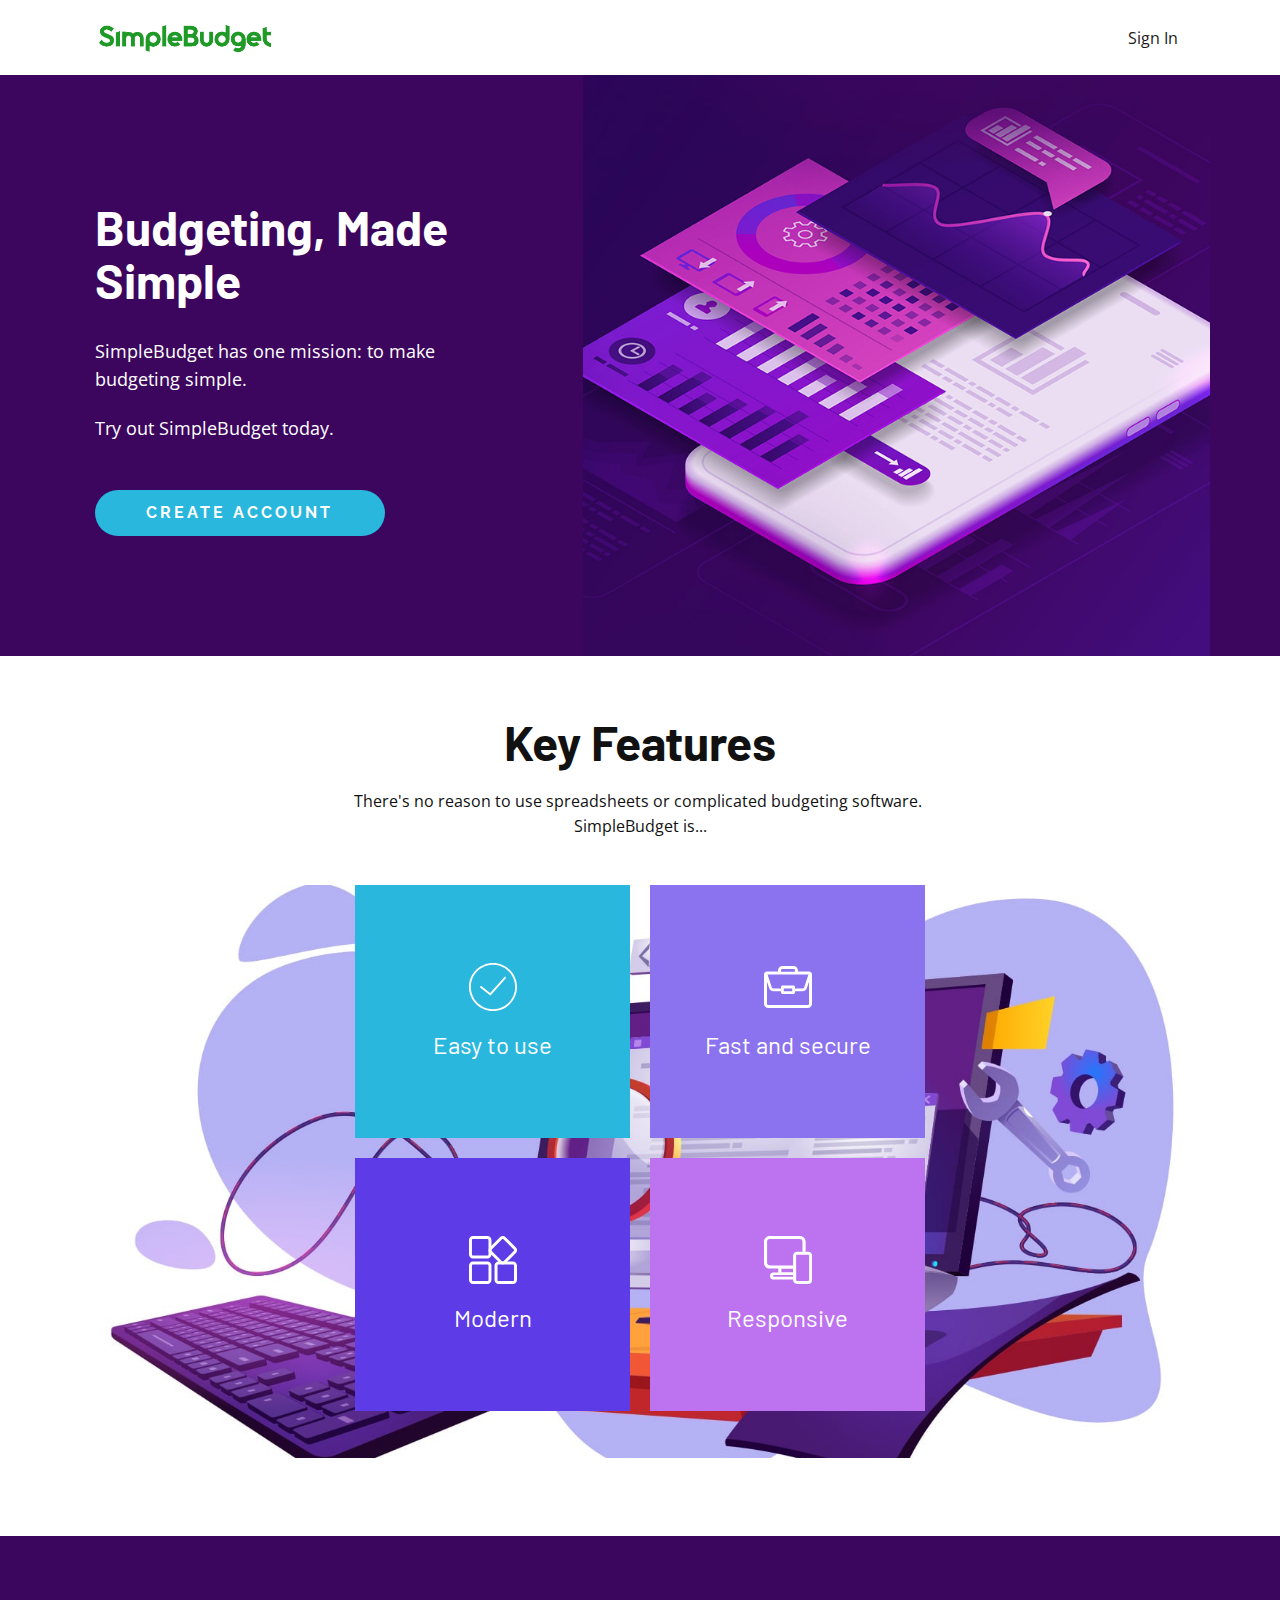
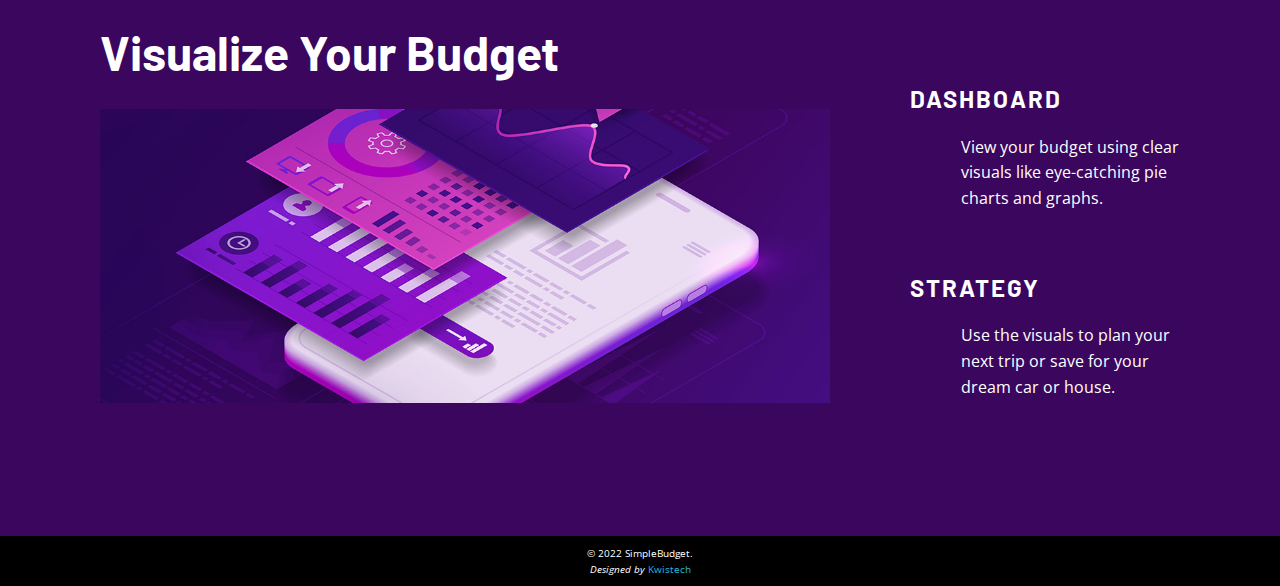
==== commit 022dc0c7: "Fix logo on mobile" ====
--- a/index.html
+++ b/index.html
@@ -33,23 +33,38 @@
         <a href="https://simplebudget.pro" class="u-image u-logo u-image-1" data-image-width="362" data-image-height="70" title="Home">
           <img src="images/simplebudget-logo-original-removebg-preview1.png" class="u-logo-image u-logo-image-1" alt="simplebudget-logo">
         </a>
-        <nav class="u-menu u-menu-one-level u-offcanvas u-menu-1">
-          <div class="menu-collapse" style="font-size: 1rem; font-weight: 400;">
-            <a class="u-button-style u-custom-hover-color u-custom-text-shadow u-nav-link" href="#">
-              <svg class="u-svg-link" viewBox="0 0 24 24"><use xmlns:xlink="http://www.w3.org/1999/xlink" xlink:href="#svg-7cd9"></use></svg>
-              <svg class="u-svg-content" version="1.1" id="svg-7cd9" viewBox="0 0 16 16" x="0px" y="0px" xmlns:xlink="http://www.w3.org/1999/xlink" xmlns="http://www.w3.org/2000/svg"><g><rect y="1" width="16" height="2"></rect><rect y="7" width="16" height="2"></rect><rect y="13" width="16" height="2"></rect>
-</g></svg>
+        <nav class="u-menu u-menu-one-level u-menu-open-right u-offcanvas u-menu-1" data-responsive-from="XS" data-submenu-level="on-click">
+          <div class="menu-collapse" style="font-size: 0.625rem; letter-spacing: 0px; font-weight: 700;">
+            <a class="u-block-915a-34 u-button-style u-custom-border u-custom-border-color u-custom-borders u-custom-hover-color u-custom-left-right-menu-spacing u-custom-text-active-color u-custom-text-color u-custom-text-hover-color u-custom-text-shadow u-custom-top-bottom-menu-spacing u-nav-link" href="#" style="">
+              <svg class="u-svg-link" preserveAspectRatio="xMidYMin slice" viewBox="0 0 55 55" style=""><use xmlns:xlink="http://www.w3.org/1999/xlink" xlink:href="#svg-7c68"></use></svg>
+              <svg class="u-svg-content" viewBox="0 0 55 55" x="0px" y="0px" id="svg-7c68" style="enable-background:new 0 0 55 55;"><path d="M55,27.5C55,12.337,42.663,0,27.5,0S0,12.337,0,27.5c0,8.009,3.444,15.228,8.926,20.258l-0.026,0.023l0.892,0.752
+	c0.058,0.049,0.121,0.089,0.179,0.137c0.474,0.393,0.965,0.766,1.465,1.127c0.162,0.117,0.324,0.234,0.489,0.348
+	c0.534,0.368,1.082,0.717,1.642,1.048c0.122,0.072,0.245,0.142,0.368,0.212c0.613,0.349,1.239,0.678,1.88,0.98
+	c0.047,0.022,0.095,0.042,0.142,0.064c2.089,0.971,4.319,1.684,6.651,2.105c0.061,0.011,0.122,0.022,0.184,0.033
+	c0.724,0.125,1.456,0.225,2.197,0.292c0.09,0.008,0.18,0.013,0.271,0.021C25.998,54.961,26.744,55,27.5,55
+	c0.749,0,1.488-0.039,2.222-0.098c0.093-0.008,0.186-0.013,0.279-0.021c0.735-0.067,1.461-0.164,2.178-0.287
+	c0.062-0.011,0.125-0.022,0.187-0.034c2.297-0.412,4.495-1.109,6.557-2.055c0.076-0.035,0.153-0.068,0.229-0.104
+	c0.617-0.29,1.22-0.603,1.811-0.936c0.147-0.083,0.293-0.167,0.439-0.253c0.538-0.317,1.067-0.648,1.581-1
+	c0.185-0.126,0.366-0.259,0.549-0.391c0.439-0.316,0.87-0.642,1.289-0.983c0.093-0.075,0.193-0.14,0.284-0.217l0.915-0.764
+	l-0.027-0.023C51.523,42.802,55,35.55,55,27.5z M2,27.5C2,13.439,13.439,2,27.5,2S53,13.439,53,27.5
+	c0,7.577-3.325,14.389-8.589,19.063c-0.294-0.203-0.59-0.385-0.893-0.537l-8.467-4.233c-0.76-0.38-1.232-1.144-1.232-1.993v-2.957
+	c0.196-0.242,0.403-0.516,0.617-0.817c1.096-1.548,1.975-3.27,2.616-5.123c1.267-0.602,2.085-1.864,2.085-3.289v-3.545
+	c0-0.867-0.318-1.708-0.887-2.369v-4.667c0.052-0.52,0.236-3.448-1.883-5.864C34.524,9.065,31.541,8,27.5,8
+	s-7.024,1.065-8.867,3.168c-2.119,2.416-1.935,5.346-1.883,5.864v4.667c-0.568,0.661-0.887,1.502-0.887,2.369v3.545
+	c0,1.101,0.494,2.128,1.34,2.821c0.81,3.173,2.477,5.575,3.093,6.389v2.894c0,0.816-0.445,1.566-1.162,1.958l-7.907,4.313
+	c-0.252,0.137-0.502,0.297-0.752,0.476C5.276,41.792,2,35.022,2,27.5z"></path></svg>
+              <span> Sign In</span>
             </a>
           </div>
           <div class="u-custom-menu u-nav-container">
-            <ul class="u-nav u-unstyled u-nav-1"><li class="u-nav-item"><a class="u-button-style u-nav-link" href="https://simplebudget.pro">Sign In</a>
+            <ul class="u-nav u-spacing-20 u-unstyled u-nav-1"><li class="u-nav-item"><a class="u-border-no-bottom u-border-no-left u-border-no-right u-border-no-top u-button-style u-nav-link u-text-active-palette-1-base u-text-grey-90 u-text-hover-palette-2-base" href="https://simplebudget.pro" style="padding: 10px;">Sign In</a>
 </li></ul>
           </div>
           <div class="u-custom-menu u-nav-container-collapse">
-            <div class="u-black u-container-style u-inner-container-layout u-opacity u-opacity-95 u-sidenav">
+            <div class="u-black u-container-style u-inner-container-layout u-sidenav">
               <div class="u-inner-container-layout u-sidenav-overflow">
                 <div class="u-menu-close"></div>
-                <ul class="u-align-center u-nav u-popupmenu-items u-unstyled u-nav-2"><li class="u-nav-item"><a class="u-button-style u-nav-link" href="https://simplebudget.pro">Sign In</a>
+                <ul class="u-align-center u-nav u-popupmenu-items u-spacing-0 u-unstyled u-nav-2"><li class="u-nav-item"><a class="u-button-style u-nav-link" href="https://simplebudget.pro">Sign In</a>
 </li></ul>
               </div>
             </div>
--- a/nicepage.css
+++ b/nicepage.css
@@ -38719,6 +38719,7 @@
 .u-header .u-nav-1 {
   font-weight: 400;
   font-size: 1rem;
+  letter-spacing: normal;
 }
 
 .u-header .u-nav-2 {
@@ -38731,24 +38732,40 @@
 }
 
 @media (max-width: 767px) {
+  .u-header .u-sheet-1 {
+    min-height: 85px;
+  }
+
   .u-header .u-image-1 {
-    margin-top: 15px;
-    margin-left: 12px;
+    margin-top: 31px;
+    margin-left: 0;
   }
 
   .u-header .u-menu-1 {
-    margin-top: -51px;
-    margin-bottom: 49px;
+    width: auto;
+    margin-top: -40px;
+    margin-right: 13px;
+    margin-bottom: 22px;
+  }
+
+  .u-header .u-nav-1 {
+    font-weight: 700;
+    letter-spacing: 0px;
   }
 }
 @media (max-width: 575px) {
   .u-header .u-image-1 {
-    margin-top: 13px;
-    margin-left: 11px;
+    margin-top: 32px;
   }
 
   .u-header .u-menu-1 {
-    margin-top: -49px;
+    margin-top: -33px;
+    margin-right: 0;
+    margin-bottom: 24px;
+  }
+
+  .u-header .u-nav-1 {
+    font-size: 0.625rem;
   }
 }
  .u-footer {
--- a/Home.css
+++ b/Home.css
@@ -1,5 +1,6 @@
  .u-section-1 {
   background-image: url("images/yyy.jpg");
+  background-position: 50% 50%;
 }
 
 .u-section-1 .u-sheet-1 {
@@ -60,10 +61,6 @@
 }
 
 @media (max-width: 1199px) {
-   .u-section-1 {
-    background-position: 50% 50%;
-  }
-
   .u-section-1 .u-sheet-1 {
     min-height: 377px;
   }
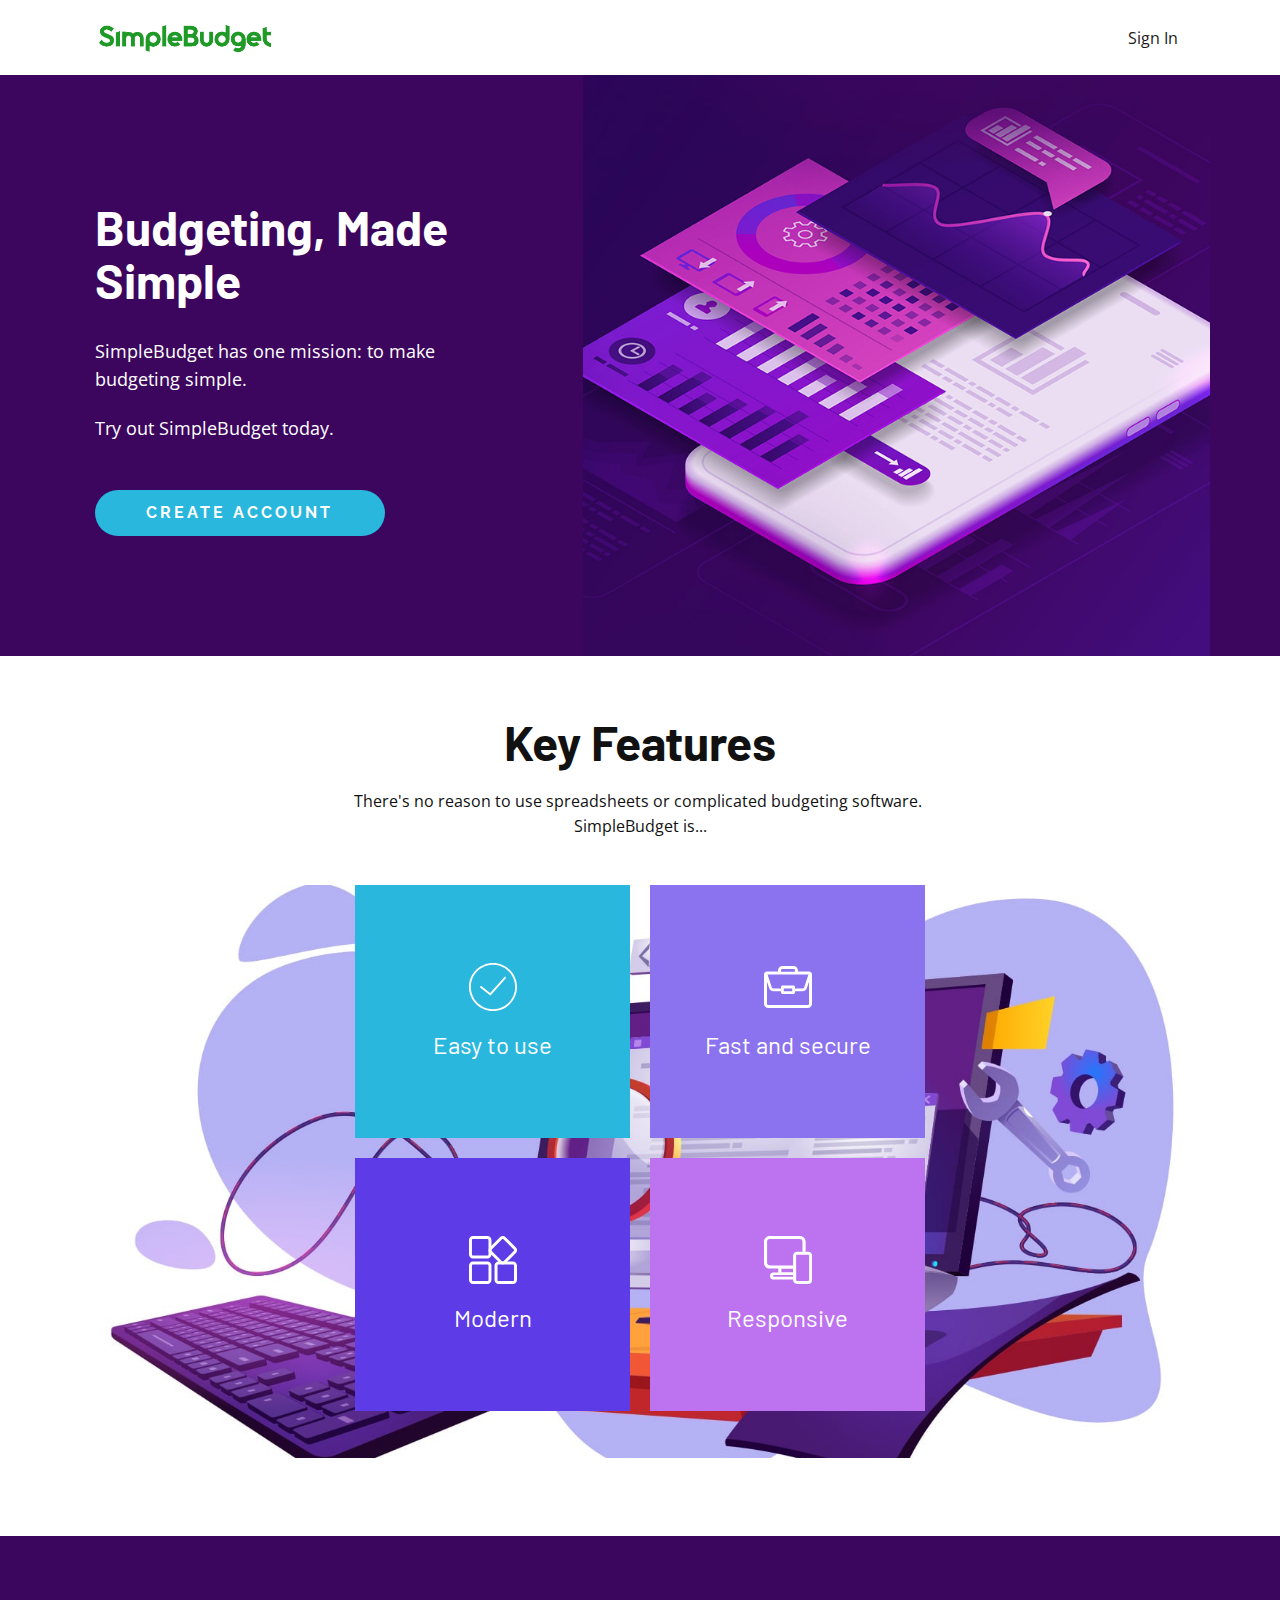
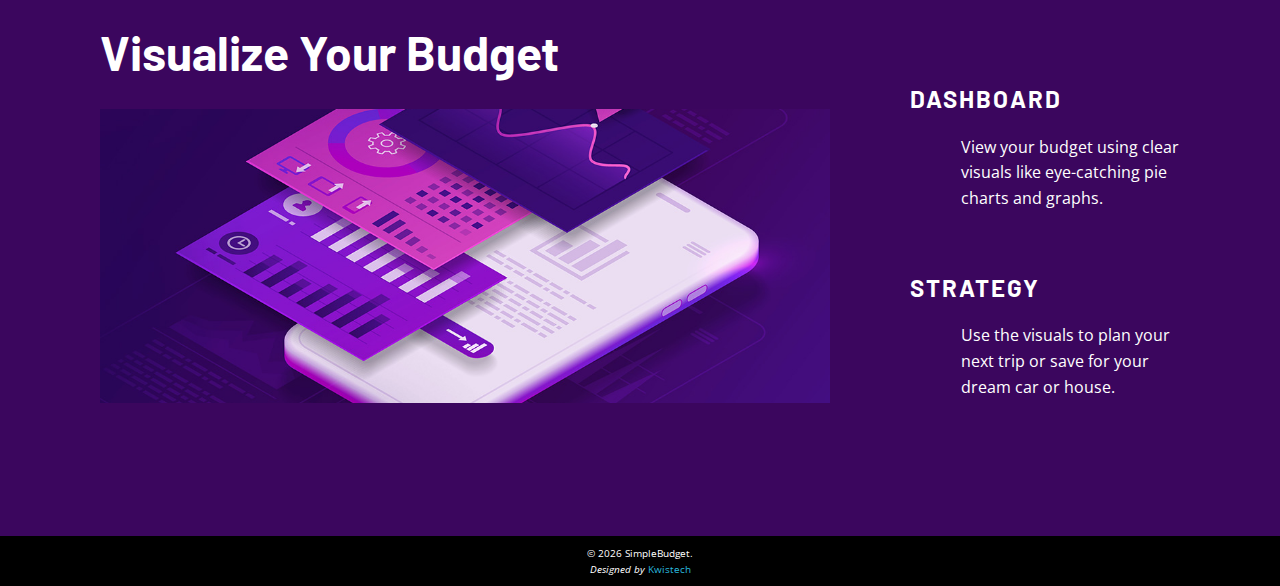
==== commit 7725f1d4: "Update index.html" ====
--- a/index.html
+++ b/index.html
@@ -57,7 +57,7 @@
             </a>
           </div>
           <div class="u-custom-menu u-nav-container">
-            <ul class="u-nav u-spacing-20 u-unstyled u-nav-1"><li class="u-nav-item"><a class="u-border-no-bottom u-border-no-left u-border-no-right u-border-no-top u-button-style u-nav-link u-text-active-palette-1-base u-text-grey-90 u-text-hover-palette-2-base" href="https://simplebudget.pro" style="padding: 10px;">Sign In</a>
+            <ul class="u-nav u-spacing-20 u-unstyled u-nav-1"><li class="u-nav-item"><a class="u-button-style u-nav-link u-text-active-palette-1-base u-text-grey-90 u-text-hover-palette-2-base" href="https://simplebudget.pro" style="padding: 10px;">Sign In</a>
 </li></ul>
           </div>
           <div class="u-custom-menu u-nav-container-collapse">
@@ -176,7 +176,7 @@
     
     
     <footer class="u-align-center u-black u-clearfix u-footer u-footer" id="sec-2692"><div class="u-clearfix u-sheet u-sheet-1">
-        <p class="u-small-text u-text u-text-variant u-text-1">© 2022 SimpleBudget.<br>
+        <p class="u-small-text u-text u-text-variant u-text-1">© <script>document.write(new Date().getFullYear())</script> SimpleBudget.<br>
           <span style="font-style: italic;">Designed by <span style="font-style: italic;">
               <a href="https://kwistech.ca" class="u-active-none u-border-none u-btn u-button-link u-button-style u-hover-none u-none u-text-palette-1-base u-btn-1" target="_blank">Kwistech</a>
             </span>
@@ -184,4 +184,4 @@
         </p>
       </div></footer>
   
-</body></html>+</body></html>
